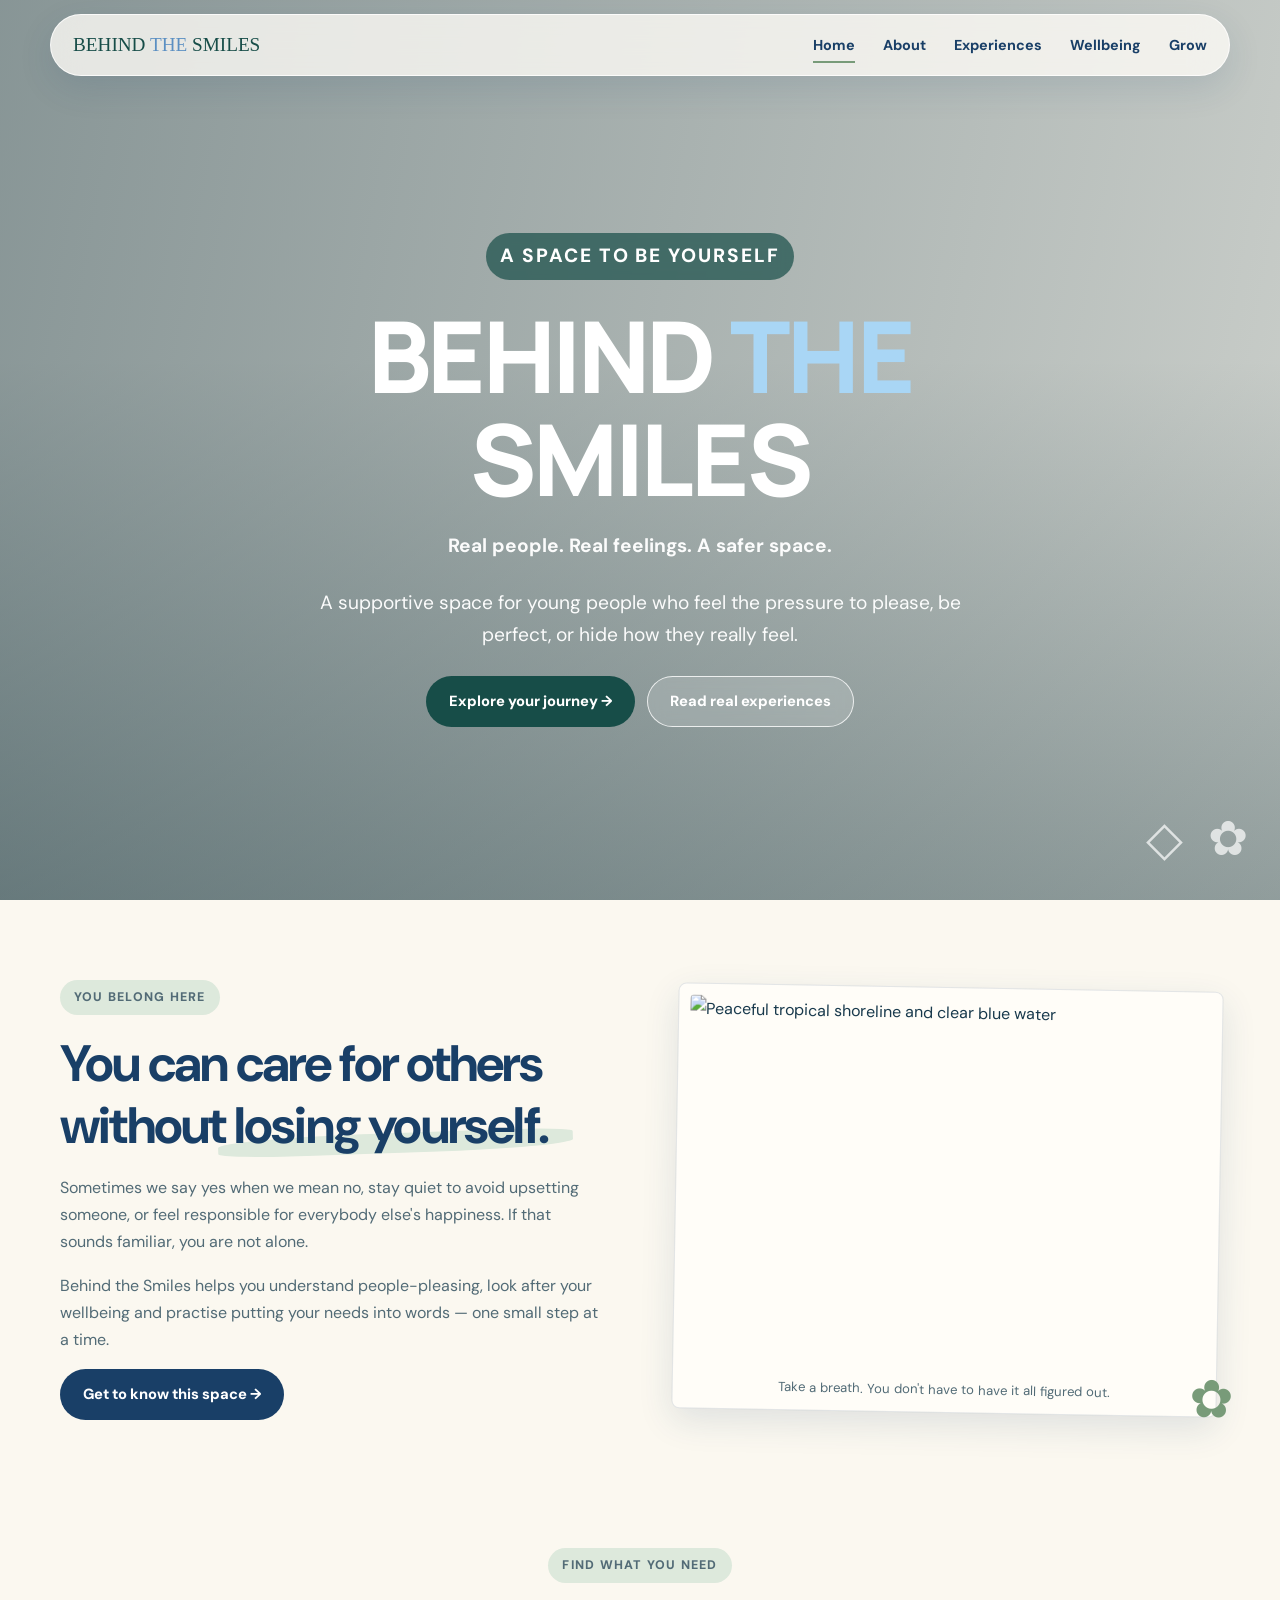
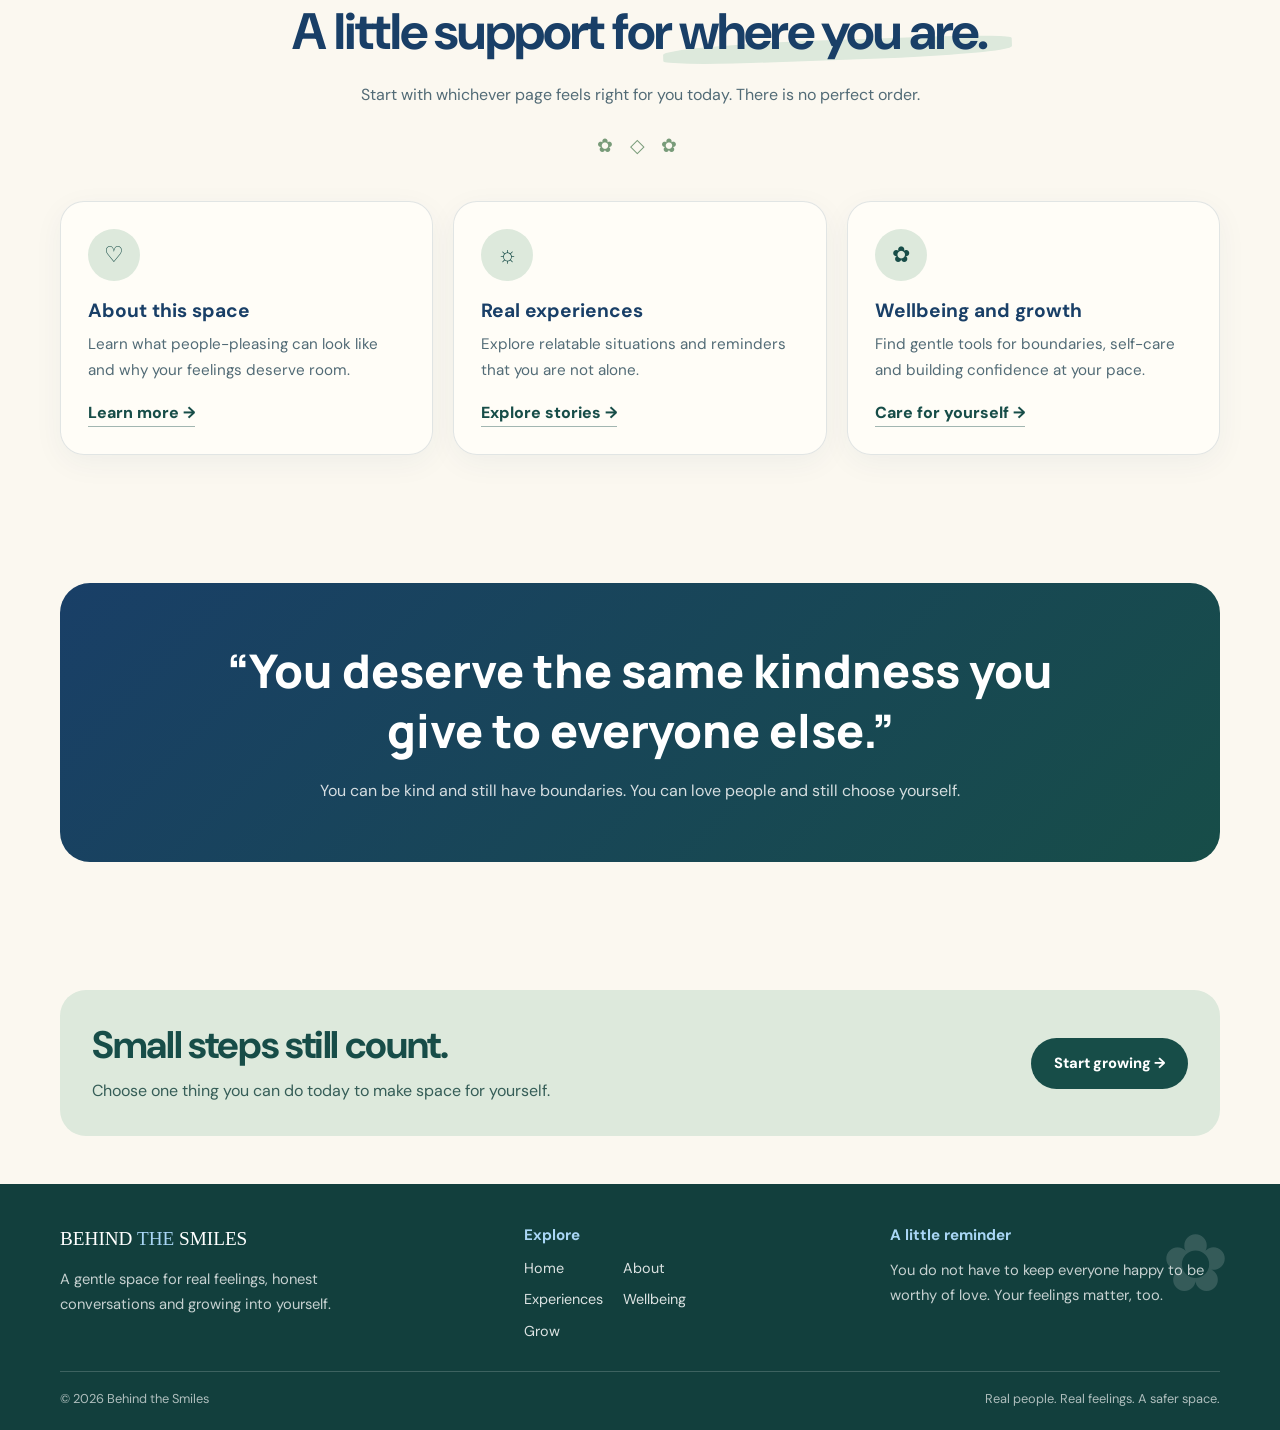
==== index.html @ 1d387e1d "added java script" ====
<!DOCTYPE html>
<html lang="en">
<head>
    <meta charset="UTF-8">
    <meta name="viewport" content="width=device-width, initial-scale=1.0">
    <meta name="description" content="Behind the Smiles is a supportive space for young people exploring people-pleasing, wellbeing and confidence.">
    <title>Home | Behind the Smiles</title>
    <link rel="stylesheet" href="style.css">
</head>

<script src="script.js"></script>
</body>
</html>

<body>

<header class="site-header">
    <div class="navbar">
        <a class="brand" href="index.html">
            <span class="brand-name">BEHIND <span>THE</span> SMILES</span>
        </a>
        <button class="menu-toggle" aria-label="Open navigation menu"
            aria-controls="mainNav" aria-expanded="false" type="button">☰</button>
        <nav class="nav-links" id="mainNav" aria-label="Main navigation">
            <a href="index.html" aria-current="page">Home</a>
            <a href="about.html">About</a>
            <a href="experience.html">Experiences</a>
            <a href="wellbeing.html">Wellbeing</a>
            <a href="grow.html">Grow</a>
        </nav>
    </div>
</header>

<main>
    <section class="hero">
        <div class="hero-content">
            <p class="eyebrow">A space to be yourself</p>
            <h1>BEHIND <em>THE</em><br>SMILES</h1>
            <p><strong>Real people. Real feelings. A safer space.</strong></p>
            <p>A supportive space for young people who feel the pressure to please, be perfect, or hide how they really feel.</p>
            <div class="button-row">
                <a class="button button-primary" href="about.html">Explore your journey →</a>
                <a class="button button-outline" href="experience.html">Read real experiences</a>
            </div>
        </div>
    </section>

    <section class="section">
        <div class="container split">
            <div class="split-copy">
                <p class="eyebrow">You belong here</p>
                <h2>You can care for others without <span class="brush-title">losing yourself.</span></h2>
                <p>Sometimes we say yes when we mean no, stay quiet to avoid upsetting someone, or feel responsible for everybody else's happiness. If that sounds familiar, you are not alone.</p>
                <p>Behind the Smiles helps you understand people-pleasing, look after your wellbeing and practise putting your needs into words — one small step at a time.</p>
                <a class="button button-blue" href="about.html">Get to know this space →</a>
            </div>
            <figure class="photo-frame">
                <img src="https://images.unsplash.com/photo-1507525428034-b723cf961d3e?auto=format&fit=crop&w=1000&q=85" alt="Peaceful tropical shoreline and clear blue water">
                <figcaption class="photo-caption">Take a breath. You don't have to have it all figured out.</figcaption>
            </figure>
        </div>
    </section>

    <section class="section section-sm">
        <div class="container">
            <div class="section-heading">
                <p class="eyebrow">Find what you need</p>
                <h2>A little support for <span class="brush-title">where you are.</span></h2>
                <p>Start with whichever page feels right for you today. There is no perfect order.</p>
                <div class="pacific-rule">✿ ◇ ✿</div>
            </div>

            <div class="card-grid">
                <article class="feature-card">
                    <div class="card-icon">♡</div>
                    <h3>About this space</h3>
                    <p>Learn what people-pleasing can look like and why your feelings deserve room.</p>
                    <a class="text-link" href="about.html">Learn more →</a>
                </article>
                <article class="feature-card">
                    <div class="card-icon">☼</div>
                    <h3>Real experiences</h3>
                    <p>Explore relatable situations and reminders that you are not alone.</p>
                    <a class="text-link" href="experience.html">Explore stories →</a>
                </article>
                <article class="feature-card">
                    <div class="card-icon">✿</div>
                    <h3>Wellbeing and growth</h3>
                    <p>Find gentle tools for boundaries, self-care and building confidence at your pace.</p>
                    <a class="text-link" href="wellbeing.html">Care for yourself →</a>
                </article>
            </div>
        </div>
    </section>

    <section class="section">
        <div class="container quote-panel">
            <blockquote>“You deserve the same kindness you give to everyone else.”</blockquote>
            <p>You can be kind and still have boundaries. You can love people and still choose yourself.</p>
        </div>
    </section>

    <section class="section-sm">
        <div class="container cta-band">
            <div>
                <h2>Small steps still count.</h2>
                <p>Choose one thing you can do today to make space for yourself.</p>
            </div>
            <a class="button button-primary" href="grow.html">Start growing →</a>
        </div>
    </section>
</main>

<footer class="site-footer">
    <div class="container">
        <div class="footer-content">
            <div class="footer-brand">
                <a class="brand" href="index.html"><span class="brand-name">BEHIND <span>THE</span> SMILES</span></a>
                <p>A gentle space for real feelings, honest conversations and growing into yourself.</p>
            </div>
            <div>
                <h3>Explore</h3>
                <nav class="footer-links" aria-label="Footer navigation">
                    <a href="index.html">Home</a><a href="about.html">About</a>
                    <a href="experience.html">Experiences</a><a href="wellbeing.html">Wellbeing</a>
                    <a href="grow.html">Grow</a>
                </nav>
            </div>
            <div>
                <h3>A little reminder</h3>
                <p class="footer-note">You do not have to keep everyone happy to be worthy of love. Your feelings matter, too.</p>
            </div>
        </div>
        <div class="footer-bottom">
            <p>© 2026 Behind the Smiles</p>
            <p>Real people. Real feelings. A safer space.</p>
        </div>
    </div>
</footer>

<script src="script.js"></script>
</body>
</html>
---- style.css ----
@import url('https://fonts.googleapis.com/css2?family=DM+Sans:wght@400;500;600;700&family=Manrope:wght@400;500;600;700;800&family=Permanent+Marker&display=swap');

:root {
    --navy: #193F67;
    --blue: #5B8FC2;
    --sky: #A9D6F5;
    --sage: #789B79;
    --deep-green: #174D48;
    --mint: #DDE9DC;
    --cream: #FBF8F0;
    --white: #FFFFFF;
    --text: #18394C;
    --muted: #526B76;
    --shadow: 0 12px 35px rgba(25, 63, 103, 0.12);
}

* {
    box-sizing: border-box;
    margin: 0;
    padding: 0;
}

html {
    scroll-behavior: smooth;
    scroll-padding-top: 100px;
}

body {
    background: var(--cream);
    color: var(--text);
    font-family: 'DM Sans', sans-serif;
    line-height: 1.7;
}

img {
    display: block;
    max-width: 100%;
}

a {
    color: inherit;
}

.container {
    width: min(1160px, calc(100% - 40px));
    margin: 0 auto;
}

.site-header {
    position: fixed;
    top: 14px;
    left: 0;
    right: 0;
    z-index: 1000;
    padding: 0 20px;
}

.navbar {
    width: min(1180px, 100%);
    margin: auto;
    padding: 12px 22px;
    display: flex;
    align-items: center;
    justify-content: space-between;
    gap: 20px;
    background: rgba(255, 253, 248, 0.78);
    border: 1px solid rgba(255, 255, 255, 0.8);
    border-radius: 50px;
    backdrop-filter: blur(18px);
    -webkit-backdrop-filter: blur(18px);
    box-shadow: var(--shadow);
}

.brand {
    text-decoration: none;
    white-space: nowrap;
}

.brand-name {
    color: var(--deep-green);
    font-family: 'Permanent Marker', cursive;
    font-size: 1.2rem;
    line-height: 1.3;
}

.brand-name span {
    color: var(--blue);
}

.nav-links {
    display: flex;
    align-items: center;
    gap: clamp(12px, 2.3vw, 28px);
}

.nav-links a {
    color: var(--navy);
    text-decoration: none;
    font-size: 0.9rem;
    font-weight: 700;
    padding: 6px 0;
    position: relative;
}

.nav-links a::after {
    content: "";
    position: absolute;
    bottom: 0;
    left: 0;
    right: 100%;
    height: 2px;
    background: var(--sage);
    transition: right 0.2s ease;
}

.nav-links a:hover::after,
.nav-links a[aria-current="page"]::after {
    right: 0;
}

.menu-toggle {
    display: none;
    width: 44px;
    height: 44px;
    border: none;
    border-radius: 50%;
    background: var(--deep-green);
    color: white;
    font-size: 1.4rem;
    cursor: pointer;
}


h1, h2, h3 {
    line-height: 1.2;
    color: var(--navy);
}

h1, h2 {
    letter-spacing: -0.035em;
}

p {
    margin-bottom: 16px;
}

.eyebrow {
    display: inline-block;
    margin-bottom: 18px;
    padding: 7px 14px;
    border-radius: 30px;
    background: var(--mint);
    color: var(--deep-green);
    font-size: 0.78rem;
    font-weight: 800;
    letter-spacing: 0.1em;
    text-transform: uppercase;
}

.brush-title {
    position: relative;
    z-index: 1;
    display: inline-block;
}

.brush-title::before {
    content: "";
    position: absolute;
    z-index: -1;
    left: -5%;
    right: -8%;
    bottom: 3px;
    height: 32%;
    background: var(--mint);
    border-radius: 45% 20% 40% 25%;
    transform: rotate(-2deg);
}

.section {
    padding: 80px 0;
}

.section-sm {
    padding: 48px 0;
}

.section-heading {
    max-width: 720px;
    margin: 0 auto 38px;
    text-align: center;
}

.section-heading h2,
.split-copy h2 {
    font-size: clamp(2rem, 4vw, 3.4rem);
    margin-bottom: 18px;
}

.section-heading p,
.muted,
.split-copy p {
    color: var(--muted);
}

.pacific-rule {
    margin: 22px auto;
    color: var(--sage);
    text-align: center;
    letter-spacing: 0.3em;
    font-size: 1.2rem;
}



.button-row {
    display: flex;
    justify-content: center;
    flex-wrap: wrap;
    gap: 12px;
}

.button {
    display: inline-flex;
    justify-content: center;
    align-items: center;
    gap: 8px;
    padding: 12px 22px;
    border-radius: 40px;
    border: 1px solid transparent;
    text-decoration: none;
    font-weight: 800;
    font-size: 0.92rem;
    transition: transform 0.2s ease, box-shadow 0.2s ease;
}

.button:hover {
    transform: translateY(-2px);
    box-shadow: var(--shadow);
}

.button-primary {
    background: var(--deep-green);
    color: white;
}

.button-blue {
    background: var(--navy);
    color: white;
}

.button-light {
    background: var(--cream);
    color: var(--deep-green);
}

.button-outline {
    color: white;
    border-color: rgba(255, 255, 255, 0.8);
    background: rgba(255, 255, 255, 0.15);
    backdrop-filter: blur(8px);
}



.hero {
    min-height: min(900px, 100svh);
    display: grid;
    place-items: center;
    position: relative;
    overflow: hidden;
    padding: 150px 20px 90px;
    text-align: center;
    color: white;
    background:
        linear-gradient(100deg, rgba(10, 42, 52, 0.48), rgba(10, 42, 52, 0.20)),
        linear-gradient(0deg, rgba(10, 42, 49, 0.3), transparent 60%),
        url("https://images.unsplash.com/photo-1510414842594-a61c69b5ae57?auto=format&fit=crop&w=2200&q=85")
        center 55% / cover no-repeat;
}

.hero::after {
    content: "◇ ✿";
    position: absolute;
    right: 25px;
    bottom: 20px;
    color: rgba(255, 255, 255, 0.7);
    font-size: 3rem;
    letter-spacing: 0.15em;
}

.hero-content {
    max-width: 850px;
    position: relative;
    z-index: 1;
}

.hero h1 {
    color: white;
    font-family: 'Manrope', sans-serif;
    font-size: clamp(2.8rem, 8vw, 6.2rem);
    font-weight: 800;
    line-height: 1.04;
    margin-bottom: 20px;
}

.hero h1 em {
    color: var(--sky);
    font-style: normal;
}

.hero p {
    max-width: 670px;
    margin: 0 auto 24px;
    color: rgba(255, 255, 255, 0.96);
    font-size: clamp(1rem, 2vw, 1.2rem);
}

.hero .eyebrow {
    color: white;
    background: rgba(23, 77, 72, 0.7);
    backdrop-filter: blur(8px);
}



.page-hero {
    position: relative;
    overflow: hidden;
    padding: 165px 0 70px;
    background: linear-gradient(130deg, rgba(169, 214, 245, 0.7), rgba(221, 233, 220, 0.9));
}

.page-hero::after {
    content: "✿";
    position: absolute;
    top: 110px;
    right: 6%;
    font-size: 7rem;
    color: rgba(23, 77, 72, 0.14);
    transform: rotate(15deg);
}

.page-intro {
    max-width: 780px;
    position: relative;
    z-index: 1;
}

.page-intro h1 {
    font-size: clamp(2.6rem, 6vw, 4.7rem);
    margin-bottom: 18px;
}

.page-intro p {
    color: var(--muted);
    font-size: 1.08rem;
    max-width: 670px;
}


.split {
    display: grid;
    grid-template-columns: 1fr 1fr;
    align-items: center;
    gap: clamp(30px, 6vw, 70px);
}

.photo-frame {
    padding: 11px;
    background: #fffdf8;
    border: 1px solid rgba(25, 63, 103, 0.12);
    border-radius: 8px;
    box-shadow: var(--shadow);
    transform: rotate(1deg);
    position: relative;
}

.photo-frame img {
    width: 100%;
    height: 370px;
    object-fit: cover;
    border-radius: 4px;
}

.photo-frame::after {
    content: "✿";
    position: absolute;
    right: -18px;
    bottom: -28px;
    color: var(--sage);
    font-size: 3.3rem;
}

.photo-caption {
    color: var(--muted);
    text-align: center;
    font-size: 0.82rem;
    margin: 10px 0 0;
}



.card-grid {
    display: grid;
    grid-template-columns: repeat(3, minmax(0, 1fr));
    gap: 20px;
}

.feature-card {
    padding: 27px;
    background: rgba(255, 253, 248, 0.9);
    border: 1px solid rgba(25, 63, 103, 0.13);
    border-radius: 24px;
    box-shadow: 0 8px 30px rgba(25, 63, 103, 0.05);
    transition: transform 0.2s ease, box-shadow 0.2s ease;
}

.feature-card:hover {
    transform: translateY(-5px);
    box-shadow: var(--shadow);
}

.card-icon {
    width: 52px;
    height: 52px;
    display: grid;
    place-items: center;
    margin-bottom: 18px;
    border-radius: 50%;
    background: var(--mint);
    color: var(--deep-green);
    font-size: 1.4rem;
}

.feature-card h3 {
    margin-bottom: 10px;
    font-size: 1.2rem;
}

.feature-card p {
    color: var(--muted);
    font-size: 0.95rem;
}

.text-link {
    color: var(--deep-green);
    font-weight: 800;
    text-decoration: none;
    border-bottom: 1px solid rgba(23, 77, 72, 0.4);
    padding-bottom: 3px;
}



.quote-panel {
    padding: 58px 28px;
    border-radius: 30px;
    text-align: center;
    color: white;
    background: linear-gradient(135deg, var(--navy), var(--deep-green));
}

.quote-panel blockquote {
    max-width: 850px;
    margin: 0 auto 16px;
    color: white;
    font-family: 'Manrope', sans-serif;
    font-size: clamp(1.7rem, 4vw, 2.9rem);
    font-weight: 800;
    line-height: 1.3;
}

.quote-panel p {
    color: rgba(255, 255, 255, 0.82);
    margin-bottom: 0;
}

.cta-band {
    display: flex;
    justify-content: space-between;
    align-items: center;
    gap: 24px;
    padding: 32px;
    border-radius: 26px;
    background: var(--mint);
}

.cta-band h2 {
    color: var(--deep-green);
    font-size: clamp(1.6rem, 3vw, 2.4rem);
    margin-bottom: 8px;
}

.cta-band p {
    margin-bottom: 0;
    color: #355d57;
}


.page-layout {
    display: grid;
    grid-template-columns: 1fr 1fr;
    align-items: center;
    gap: 50px;
}

.pill-list {
    display: flex;
    flex-wrap: wrap;
    gap: 10px;
    margin: 24px 0;
}

.pill {
    padding: 8px 13px;
    border-radius: 30px;
    background: var(--mint);
    color: var(--deep-green);
    font-size: 0.85rem;
    font-weight: 700;
}

.note {
    padding: 18px 20px;
    border-left: 4px solid var(--sage);
    border-radius: 0 14px 14px 0;
    background: rgba(221, 233, 220, 0.7);
    color: var(--deep-green);
}

.story-card {
    display: grid;
    grid-template-columns: 150px 1fr;
    align-items: center;
    gap: 22px;
    padding: 19px;
    margin-bottom: 18px;
    border: 1px solid var(--line, rgba(25, 63, 103, 0.14));
    border-radius: 22px;
    background: #fffdf8;
}

.story-card img {
    width: 150px;
    height: 150px;
    object-fit: cover;
    border-radius: 14px;
}

.story-card h3 {
    margin-bottom: 8px;
}

.story-card p {
    margin-bottom: 0;
    color: var(--muted);
    font-size: 0.95rem;
}

.steps {
    counter-reset: step;
    display: grid;
    grid-template-columns: repeat(3, minmax(0, 1fr));
    gap: 18px;
}

.step-card {
    padding: 25px;
    border: 1px solid rgba(25, 63, 103, 0.13);
    border-radius: 22px;
    background: #fffdf8;
}

.step-card::before {
    counter-increment: step;
    content: "0" counter(step);
    display: block;
    margin-bottom: 12px;
    color: var(--sage);
    font-size: 1.5rem;
    font-weight: 800;
}

.step-card h3 {
    margin-bottom: 8px;
}

.step-card p {
    color: var(--muted);
    font-size: 0.95rem;
    margin-bottom: 0;
}

.resource-list {
    display: grid;
    grid-template-columns: repeat(2, minmax(0, 1fr));
    gap: 16px;
}

.resource {
    padding: 22px;
    border: 1px solid rgba(25, 63, 103, 0.13);
    border-radius: 20px;
    background: #fffdf8;
}

.resource h3 {
    margin-bottom: 8px;
}

.resource p {
    color: var(--muted);
    margin-bottom: 0;
}

.resource a {
    color: var(--deep-green);
    font-weight: 800;
}


.site-footer {
    position: relative;
    overflow: hidden;
    padding: 42px 0 20px;
    background: #123f3d;
    color: white;
}

.site-footer::after {
    content: "✿";
    position: absolute;
    top: 12px;
    right: 4%;
    color: rgba(255, 255, 255, 0.15);
    font-size: 5rem;
}

.footer-content {
    display: grid;
    grid-template-columns: 1.3fr 1fr 1fr;
    gap: 35px;
    padding-bottom: 28px;
}

.footer-brand .brand-name {
    color: white;
}

.footer-brand .brand-name span {
    color: var(--sky);
}

.footer-brand p,
.footer-note {
    max-width: 340px;
    margin-top: 14px;
    color: rgba(255, 255, 255, 0.76);
    font-size: 0.92rem;
}

.site-footer h3 {
    margin-bottom: 12px;
    color: var(--sky);
    font-size: 0.95rem;
}

.footer-links {
    display: grid;
    grid-template-columns: repeat(2, max-content);
    gap: 7px 20px;
}

.footer-links a {
    color: rgba(255, 255, 255, 0.85);
    text-decoration: none;
    font-size: 0.9rem;
}

.footer-links a:hover {
    text-decoration: underline;
}

.footer-bottom {
    display: flex;
    justify-content: space-between;
    gap: 16px;
    padding-top: 16px;
    border-top: 1px solid rgba(255, 255, 255, 0.18);
    color: rgba(255, 255, 255, 0.66);
    font-size: 0.8rem;
}

.footer-bottom p {
    margin: 0;
}



@media (max-width: 850px) {
    .site-header {
        top: 10px;
        padding: 0 12px;
    }

    .navbar {
        padding: 9px 12px 9px 18px;
    }

    .menu-toggle {
        display: grid;
        place-items: center;
        flex-shrink: 0;
    }

    .nav-links {
        display: none;
        position: absolute;
        top: calc(100% + 10px);
        left: 12px;
        right: 12px;
        flex-direction: column;
        align-items: stretch;
        gap: 2px;
        padding: 14px;
        border: 1px solid white;
        border-radius: 22px;
        background: rgba(255, 253, 248, 0.97);
        box-shadow: var(--shadow);
        backdrop-filter: blur(18px);
    }

    .nav-links.open {
        display: flex;
    }

    .nav-links a {
        padding: 12px;
        border-radius: 12px;
    }

    .nav-links a:hover,
    .nav-links a[aria-current="page"] {
        background: var(--mint);
    }

    .nav-links a::after {
        display: none;
    }

    .split,
    .page-layout {
        grid-template-columns: 1fr;
    }

    .photo-frame {
        width: 100%;
        max-width: 620px;
        margin: 0 auto;
    }

    .card-grid {
        grid-template-columns: repeat(2, minmax(0, 1fr));
    }

    .footer-content {
        grid-template-columns: 1fr 1fr;
    }

    .footer-brand {
        grid-column: 1 / -1;
    }
}


@media (max-width: 560px) {
    .container {
        width: calc(100% - 28px);
    }

    .brand-name {
        font-size: 1rem;
    }

    .hero {
        min-height: 740px;
        padding: 140px 18px 75px;
        background-position: 58% center;
    }

    .hero h1 {
        font-size: clamp(2.7rem, 13vw, 4.2rem);
    }

    .hero p {
        font-size: 1rem;
    }

    .section {
        padding: 60px 0;
    }

    .section-sm {
        padding: 38px 0;
    }

    .card-grid,
    .steps,
    .resource-list {
        grid-template-columns: 1fr;
    }

    .feature-card {
        padding: 24px;
    }

    .photo-frame img {
        height: 275px;
    }

    .page-hero {
        padding: 142px 0 52px;
    }

    .page-hero::after {
        top: 110px;
        font-size: 4.5rem;
    }

    .story-card {
        grid-template-columns: 95px 1fr;
        gap: 13px;
        padding: 13px;
    }

    .story-card img {
        width: 95px;
        height: 120px;
    }

    .cta-band {
        align-items: flex-start;
        flex-direction: column;
        padding: 25px;
    }

    .footer-content {
        grid-template-columns: 1fr;
        gap: 23px;
    }

    .footer-brand {
        grid-column: auto;
    }

    .footer-bottom {
        flex-direction: column;
        gap: 5px;
    }
}

@media (prefers-reduced-motion: reduce) {
    html {
        scroll-behavior: auto;
    }

    *,
    *::before,
    *::after {
        transition: none !important;
    }
}
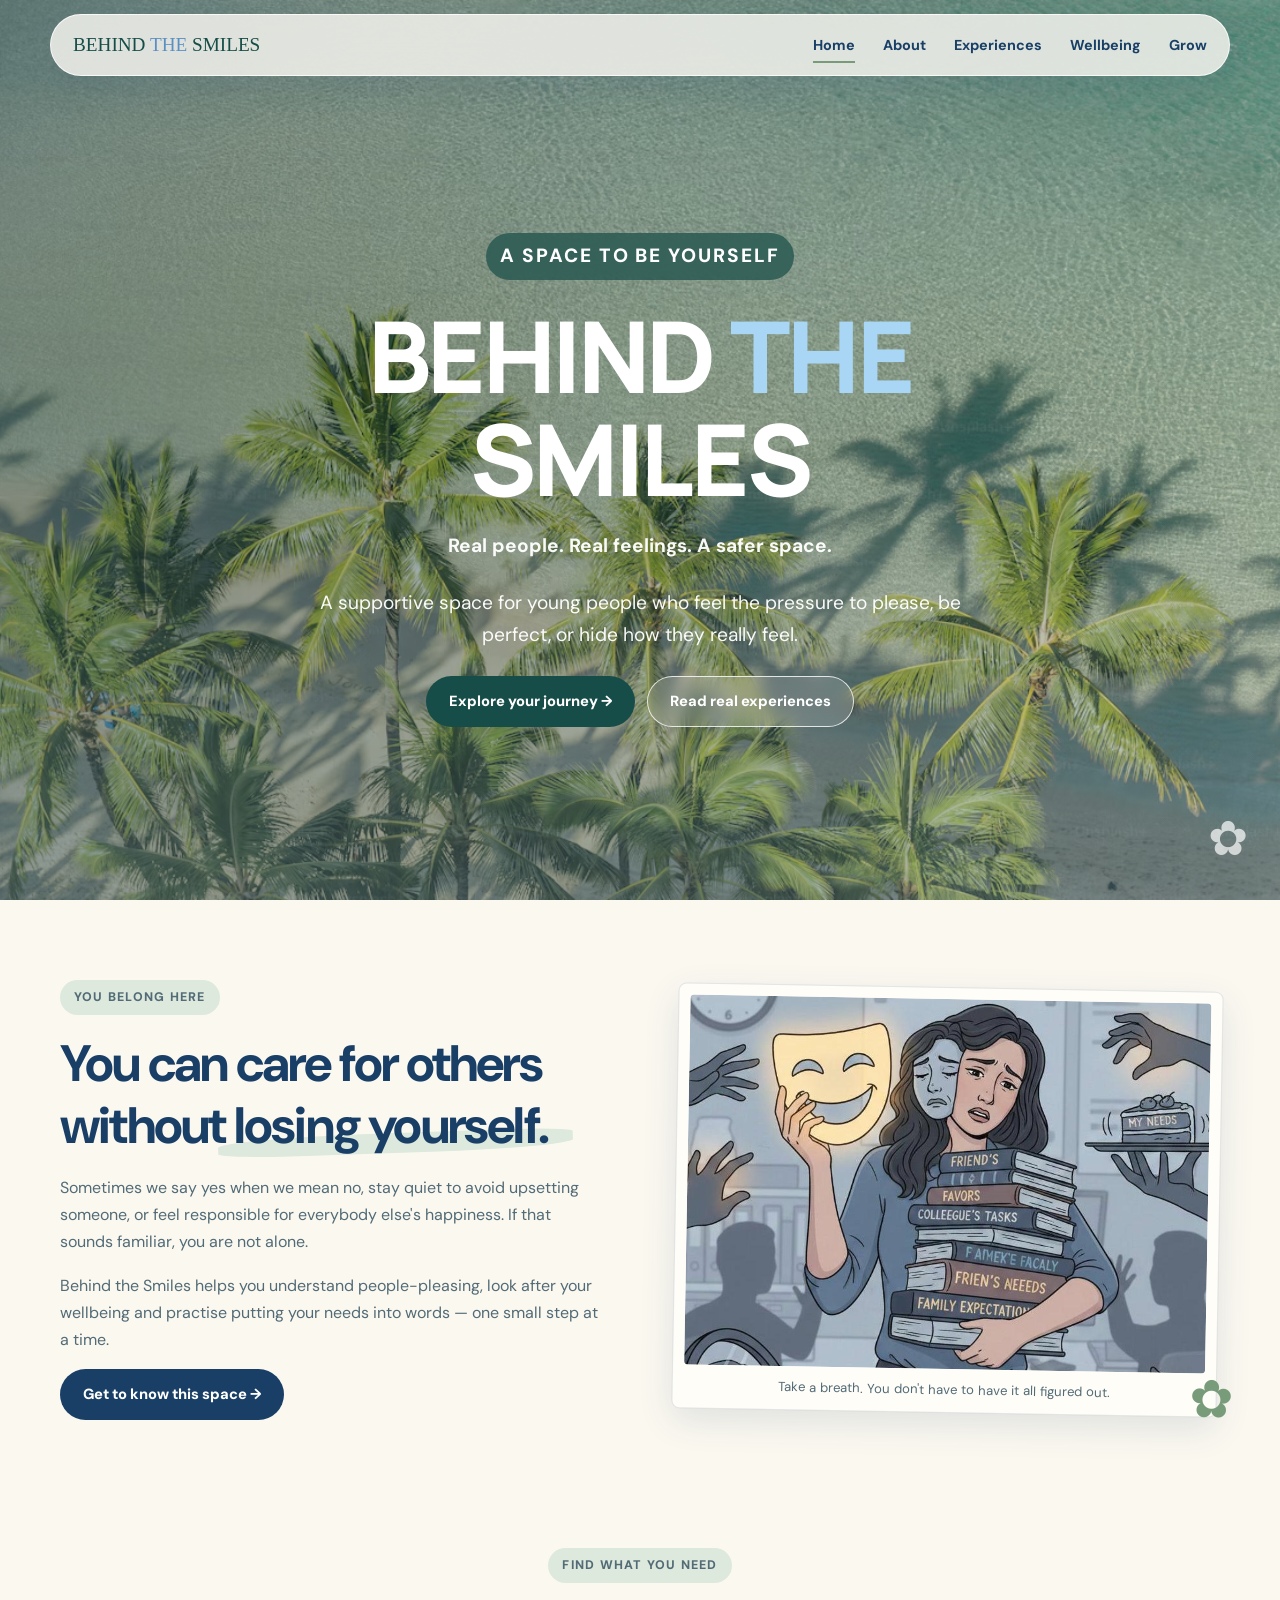
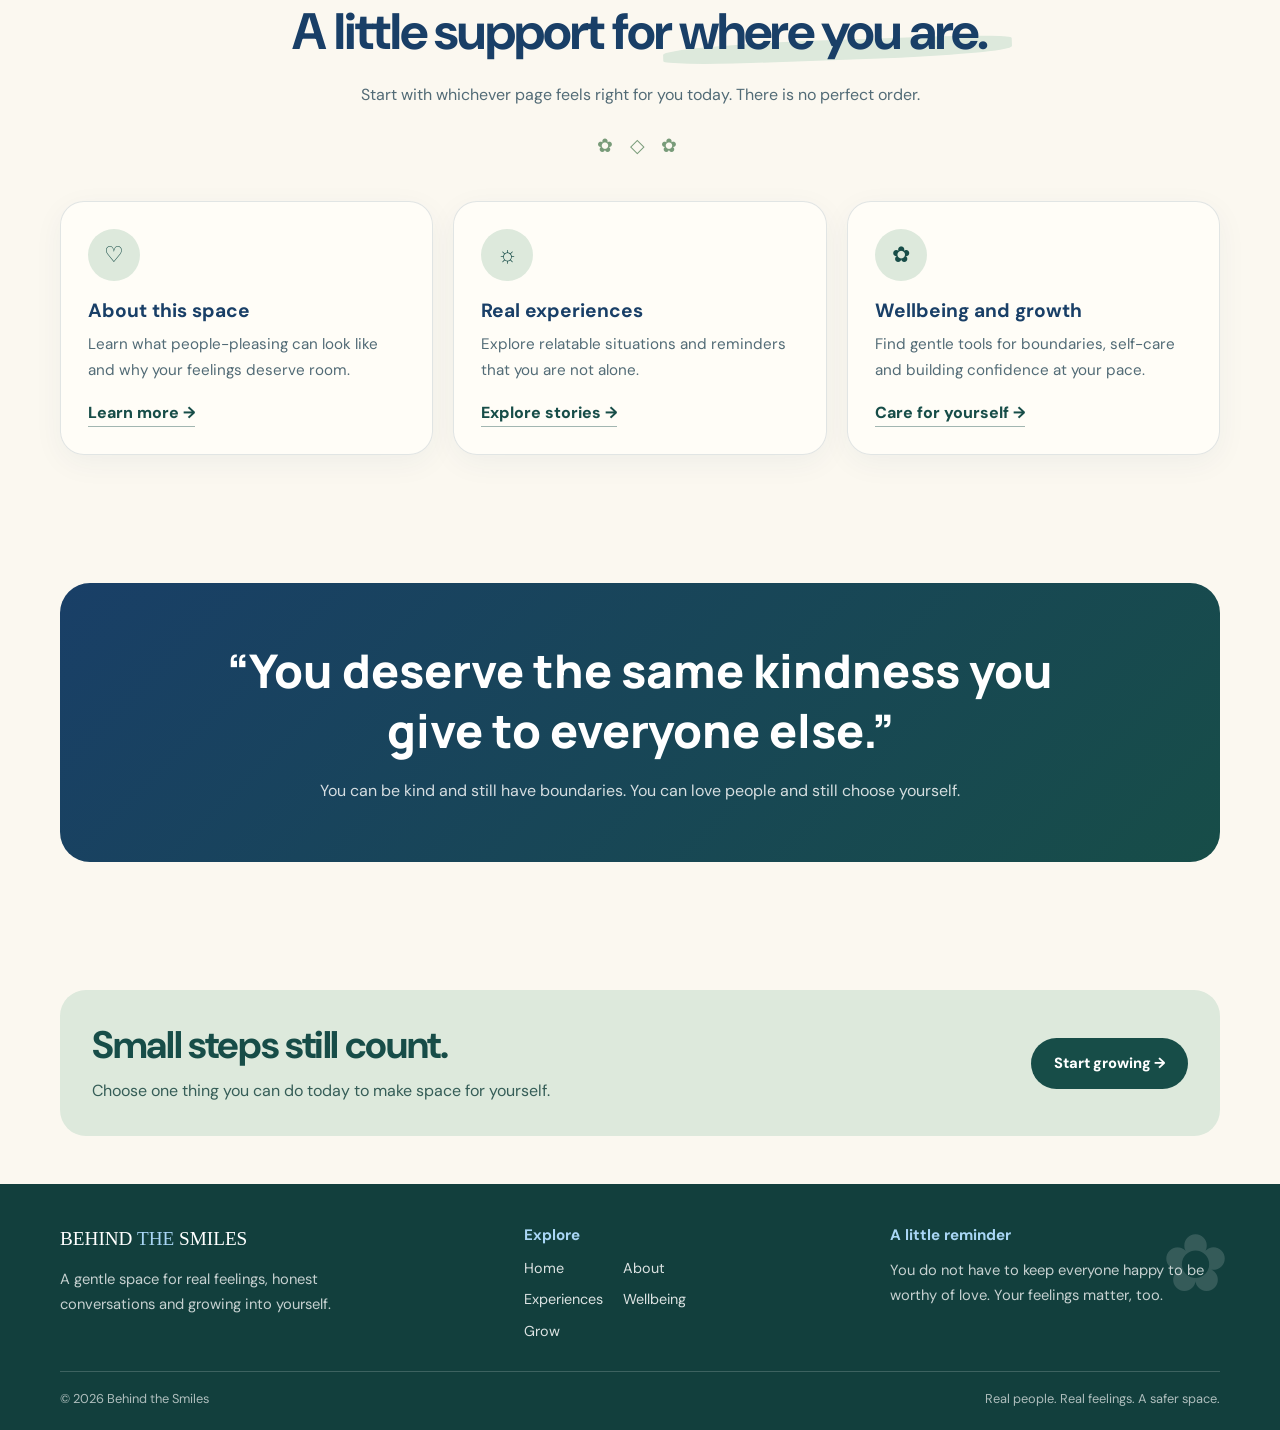
==== commit 169692a7: "changes" ====
--- a/index.html
+++ b/index.html
@@ -55,7 +55,7 @@
                 <a class="button button-blue" href="about.html">Get to know this space →</a>
             </div>
             <figure class="photo-frame">
-                <img src="https://images.unsplash.com/photo-1507525428034-b723cf961d3e?auto=format&fit=crop&w=1000&q=85" alt="Peaceful tropical shoreline and clear blue water">
+                <img src="photos/poster.jpg" alt="Peaceful tropical shoreline and clear blue water">
                 <figcaption class="photo-caption">Take a breath. You don't have to have it all figured out.</figcaption>
             </figure>
         </div>
--- a/style.css
+++ b/style.css
@@ -273,13 +273,13 @@
     color: white;
     background:
         linear-gradient(100deg, rgba(10, 42, 52, 0.48), rgba(10, 42, 52, 0.20)),
-        linear-gradient(0deg, rgba(10, 42, 49, 0.3), transparent 60%),
-        url("https://images.unsplash.com/photo-1510414842594-a61c69b5ae57?auto=format&fit=crop&w=2200&q=85")
+        linear-gradient(0deg, rgba(218, 232, 235, 0.3), transparent 60%),
+        url("photos/premium_photo-1723936846310-38f4c1cf044e.avif")
         center 55% / cover no-repeat;
 }
 
 .hero::after {
-    content: "◇ ✿";
+    content: " ✿";
     position: absolute;
     right: 25px;
     bottom: 20px;
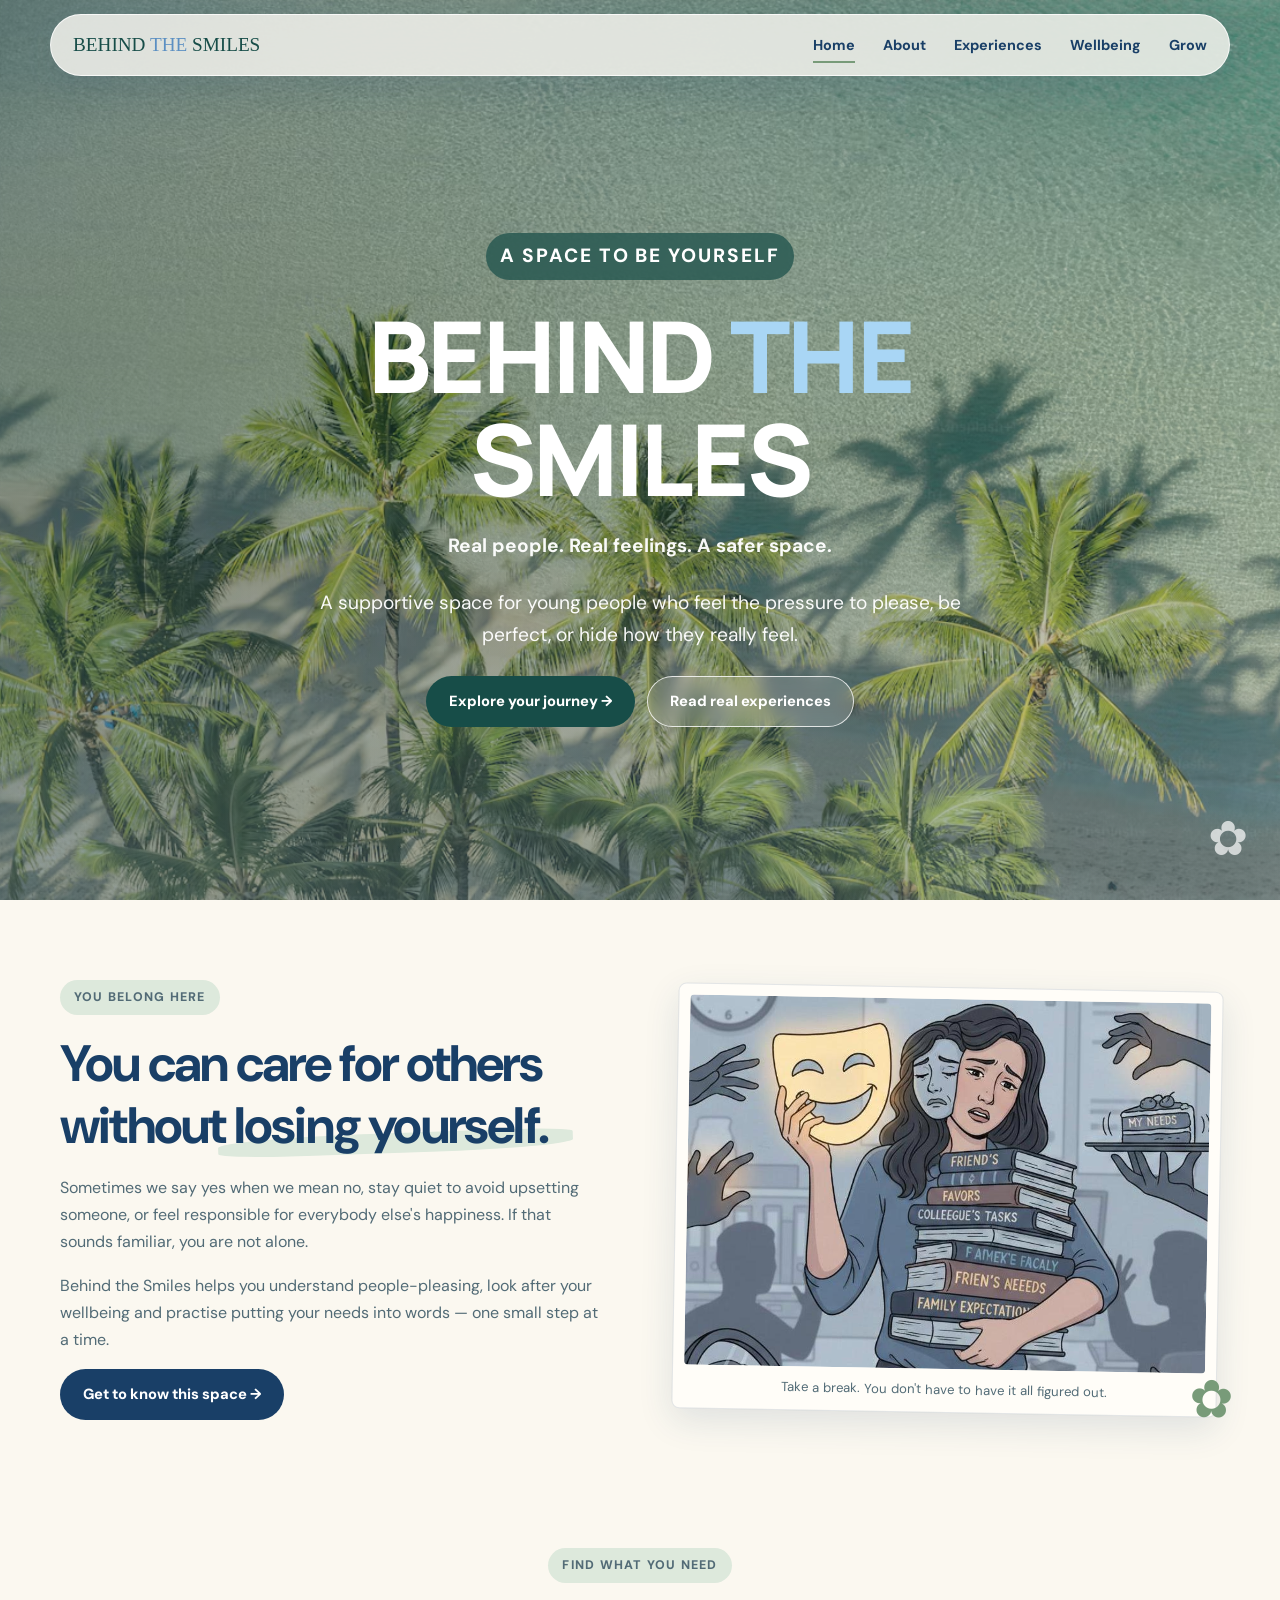
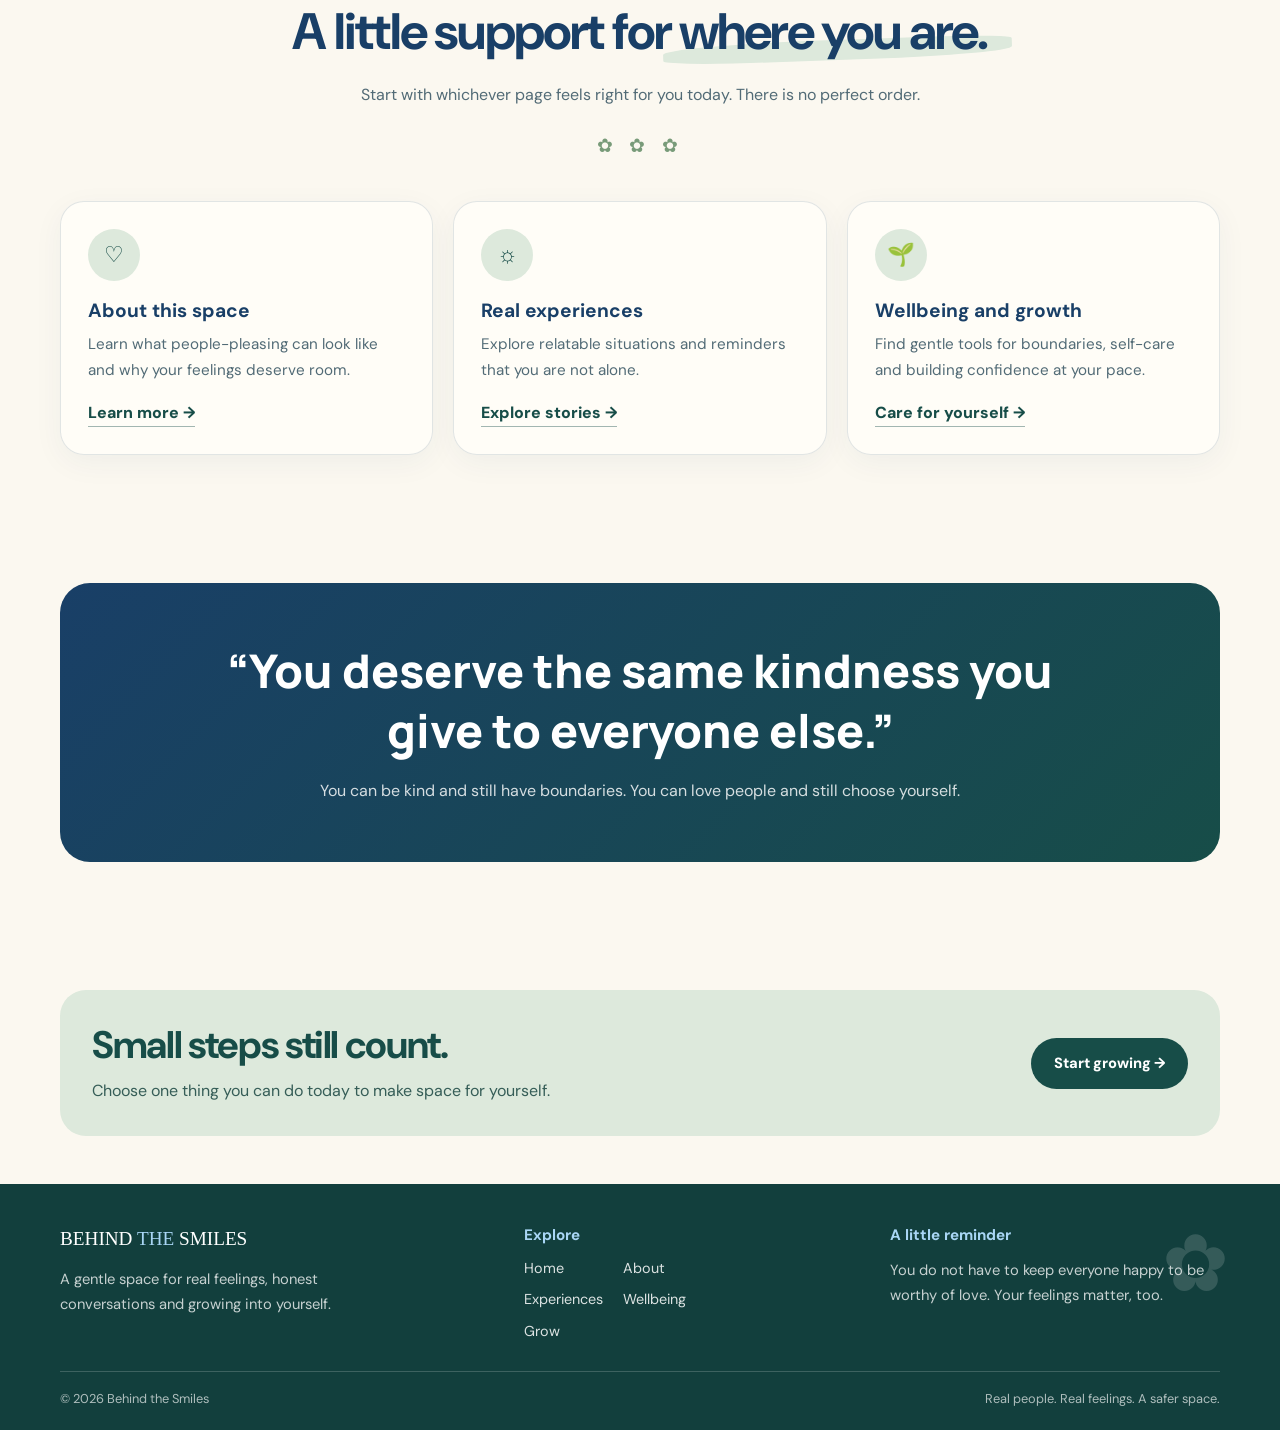
==== commit cf11f7e6: "changes" ====
--- a/index.html
+++ b/index.html
@@ -56,7 +56,7 @@
             </div>
             <figure class="photo-frame">
                 <img src="photos/poster.jpg" alt="Peaceful tropical shoreline and clear blue water">
-                <figcaption class="photo-caption">Take a breath. You don't have to have it all figured out.</figcaption>
+                <figcaption class="photo-caption">Take a break. You don't have to have it all figured out.</figcaption>
             </figure>
         </div>
     </section>
@@ -67,7 +67,7 @@
                 <p class="eyebrow">Find what you need</p>
                 <h2>A little support for <span class="brush-title">where you are.</span></h2>
                 <p>Start with whichever page feels right for you today. There is no perfect order.</p>
-                <div class="pacific-rule">✿ ◇ ✿</div>
+                <div class="pacific-rule">✿  ✿  ✿</div>
             </div>
 
             <div class="card-grid">
@@ -84,7 +84,7 @@
                     <a class="text-link" href="experience.html">Explore stories →</a>
                 </article>
                 <article class="feature-card">
-                    <div class="card-icon">✿</div>
+                    <div class="card-icon">🌱</div>
                     <h3>Wellbeing and growth</h3>
                     <p>Find gentle tools for boundaries, self-care and building confidence at your pace.</p>
                     <a class="text-link" href="wellbeing.html">Care for yourself →</a>
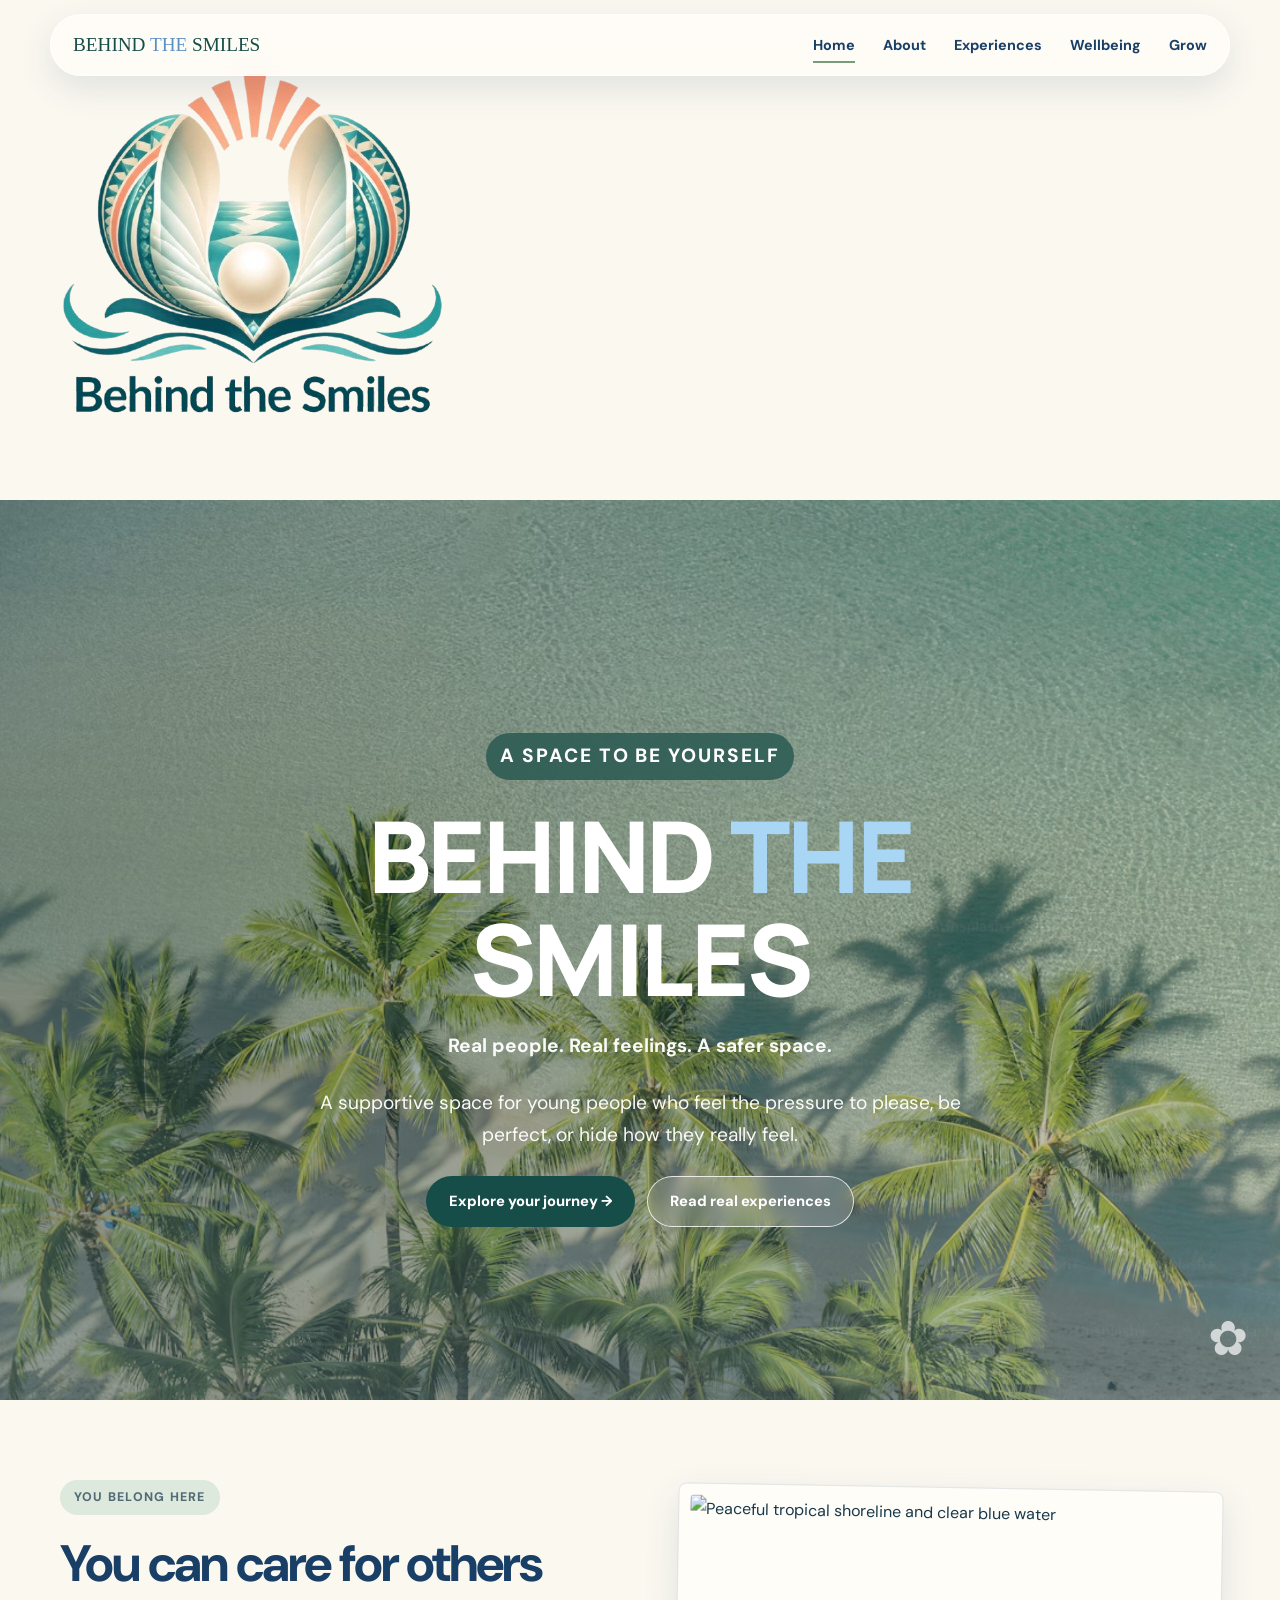
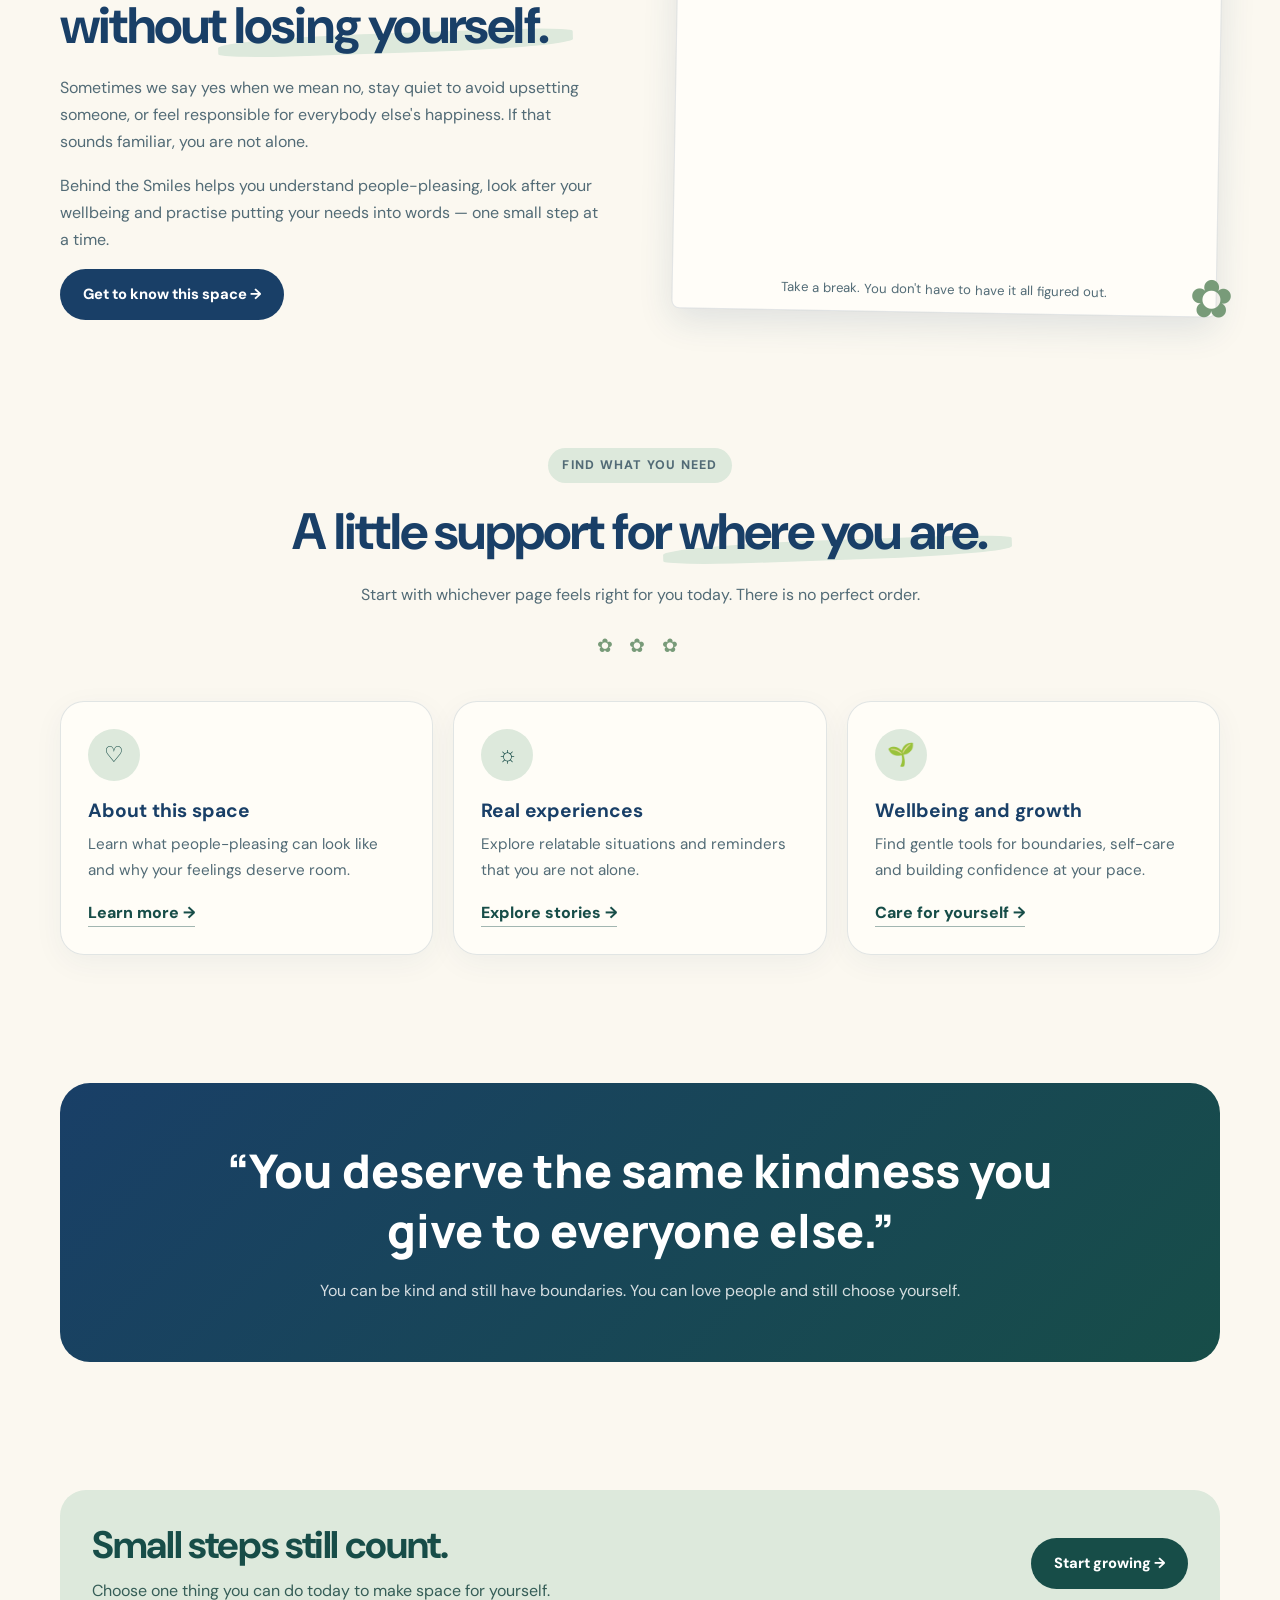
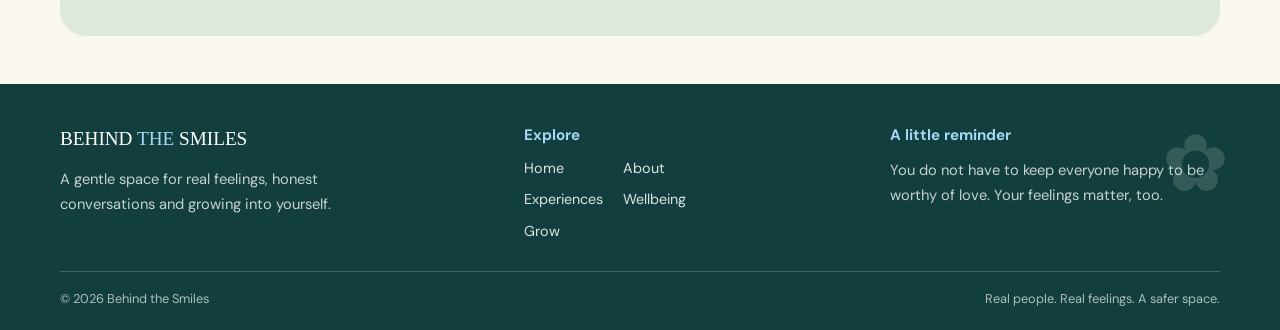
==== commit b3462966: "try to change the tittle to add my logo" ====
--- a/index.html
+++ b/index.html
@@ -4,7 +4,10 @@
     <meta charset="UTF-8">
     <meta name="viewport" content="width=device-width, initial-scale=1.0">
     <meta name="description" content="Behind the Smiles is a supportive space for young people exploring people-pleasing, wellbeing and confidence.">
-    <title>Home | Behind the Smiles</title>
+   <a href="index.html" class="brand">
+    <img src="photos/download.png" alt="Behind the Smiles">
+</a>
+
     <link rel="stylesheet" href="style.css">
 </head>
 
@@ -55,7 +58,7 @@
                 <a class="button button-blue" href="about.html">Get to know this space →</a>
             </div>
             <figure class="photo-frame">
-                <img src="photos/poster.jpg" alt="Peaceful tropical shoreline and clear blue water">
+                <img src="photos/photo-1550399504-8953e1a6ac87.avif" alt="Peaceful tropical shoreline and clear blue water">
                 <figcaption class="photo-caption">Take a break. You don't have to have it all figured out.</figcaption>
             </figure>
         </div>
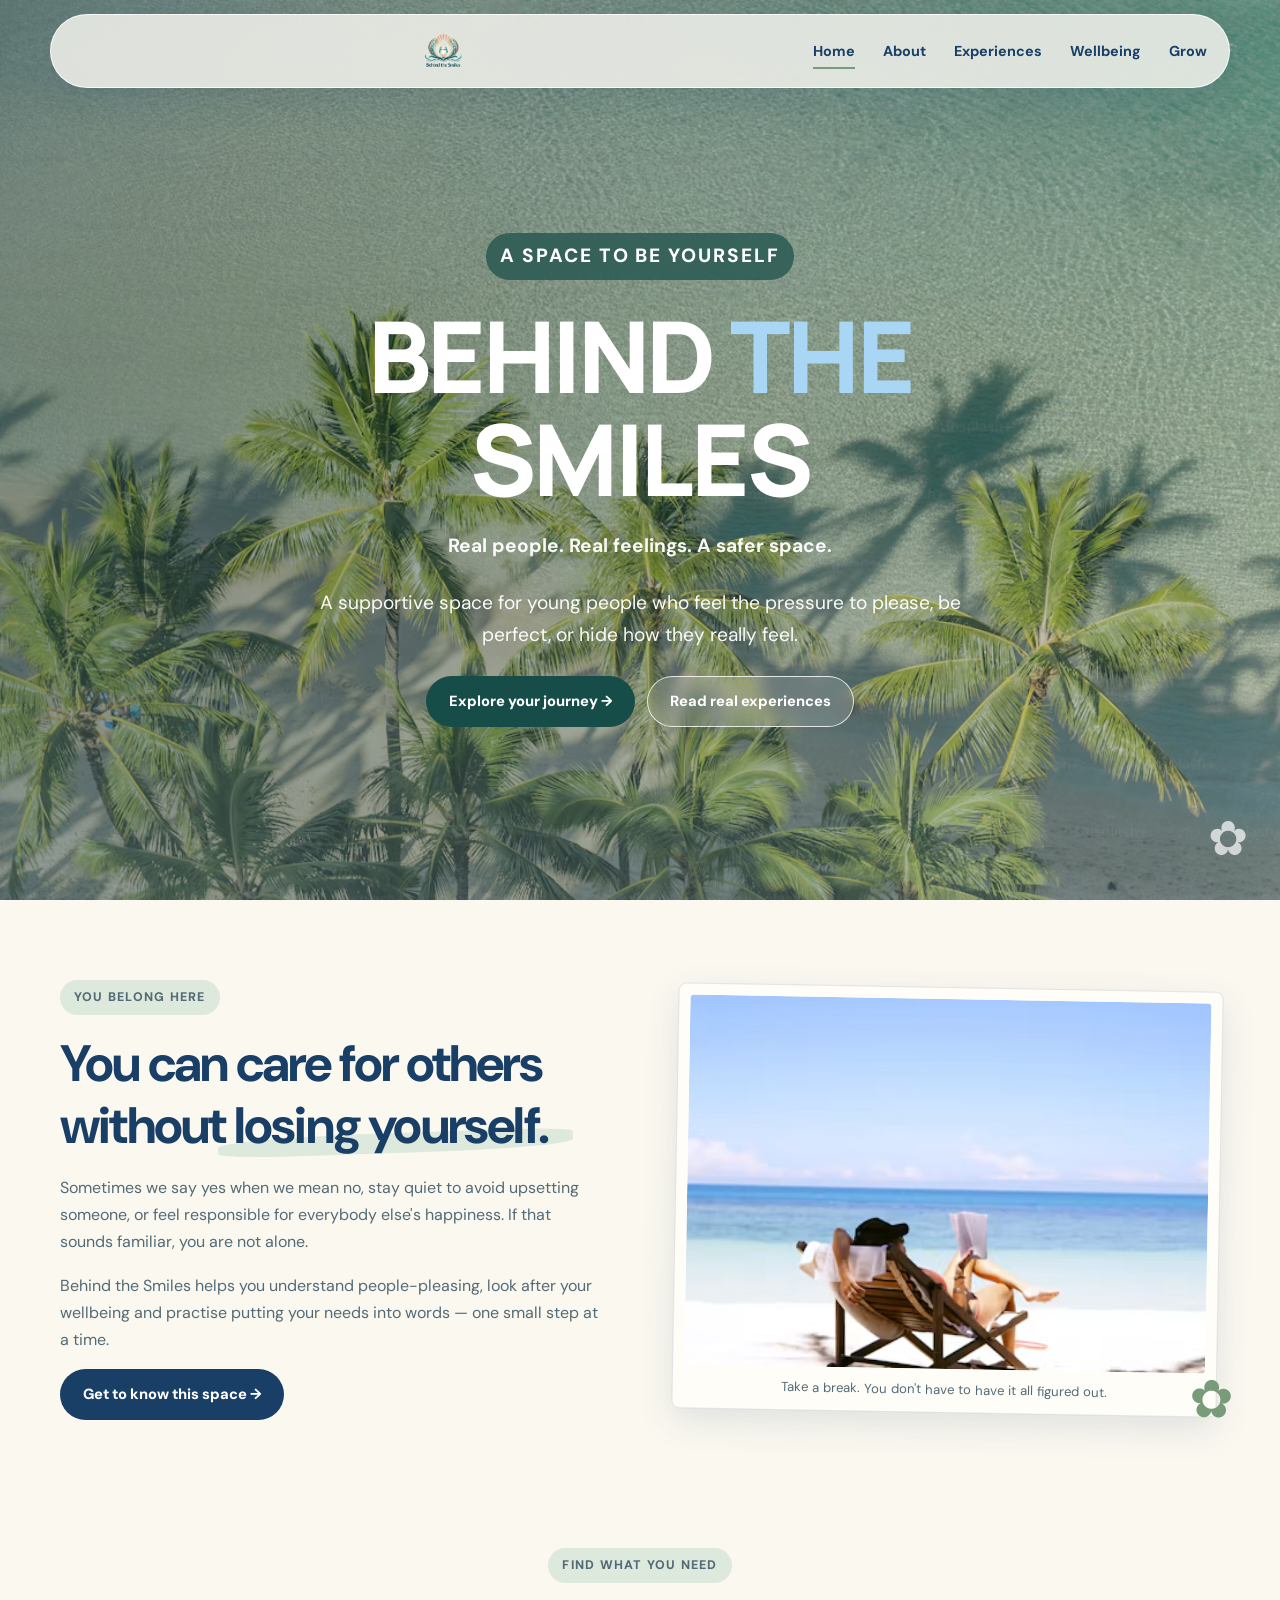
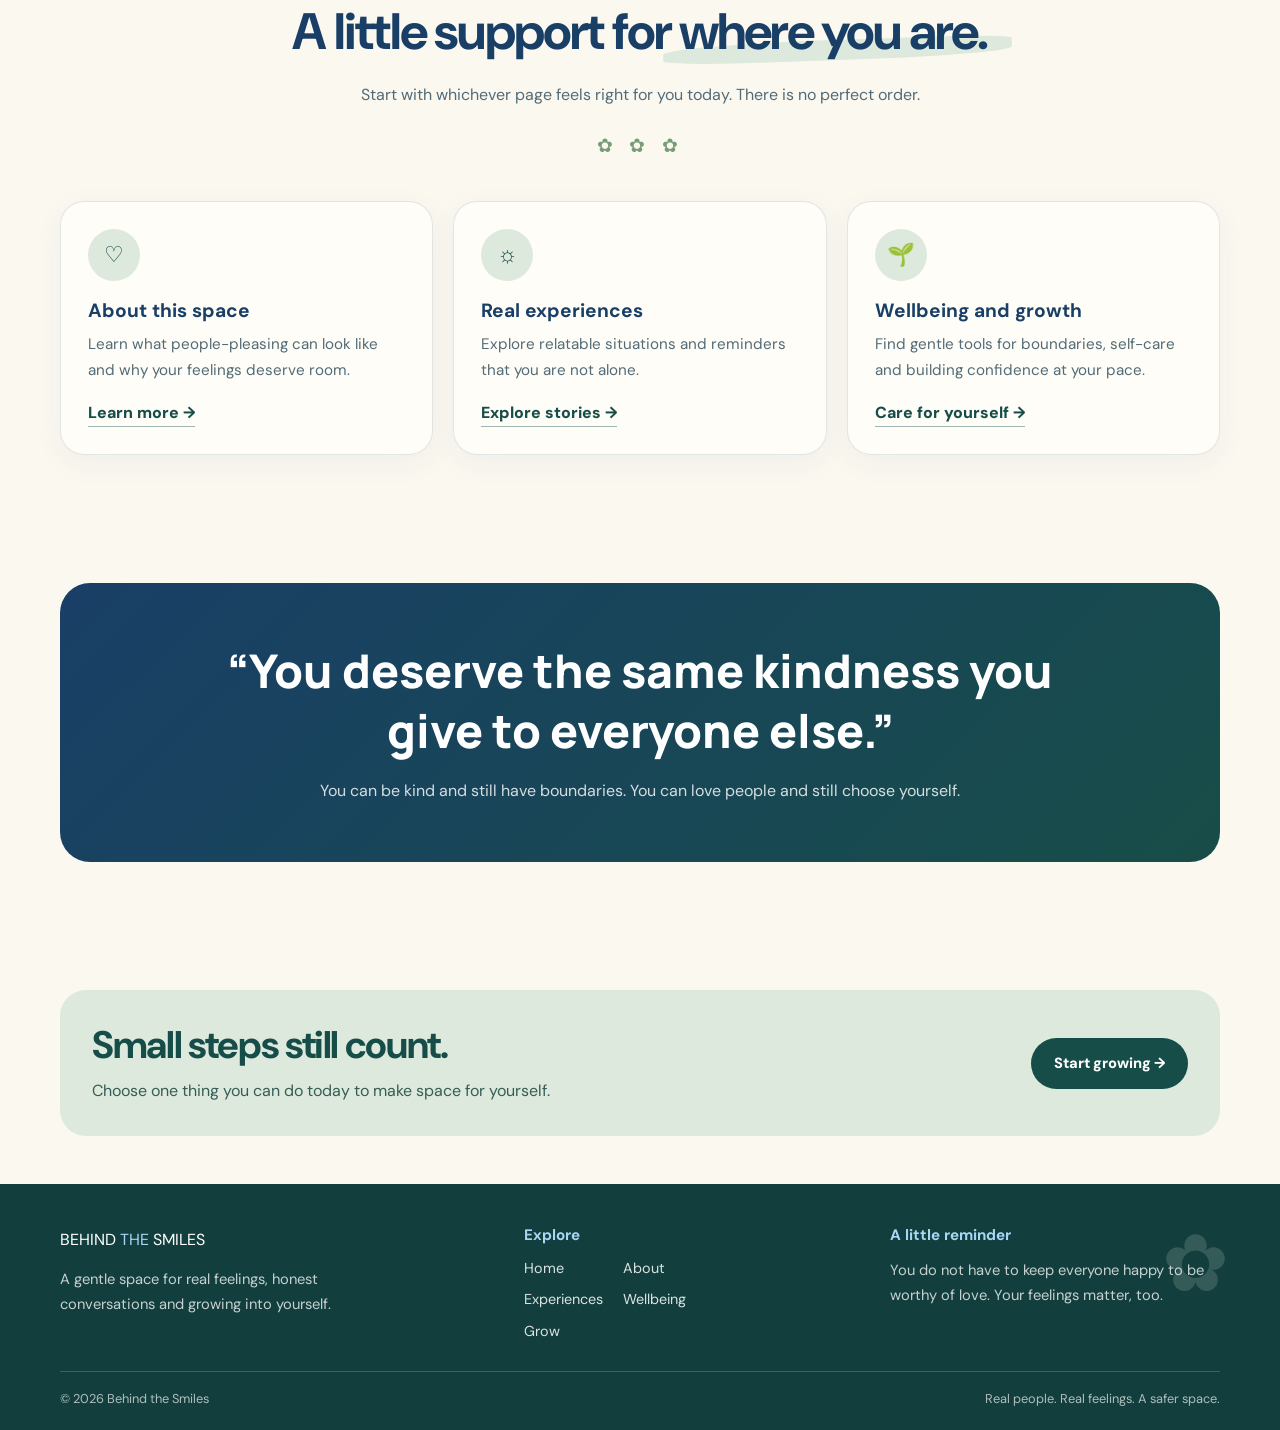
==== commit 0dc23bce: "logo added" ====
--- a/index.html
+++ b/index.html
@@ -4,8 +4,8 @@
     <meta charset="UTF-8">
     <meta name="viewport" content="width=device-width, initial-scale=1.0">
     <meta name="description" content="Behind the Smiles is a supportive space for young people exploring people-pleasing, wellbeing and confidence.">
-   <a href="index.html" class="brand">
-    <img src="photos/download.png" alt="Behind the Smiles">
+    <title> Home | Behind the Smiles</title>
+    <link rel="stylesheet" href="style.css">
 </a>
 
     <link rel="stylesheet" href="style.css">
@@ -20,7 +20,8 @@
 <header class="site-header">
     <div class="navbar">
         <a class="brand" href="index.html">
-            <span class="brand-name">BEHIND <span>THE</span> SMILES</span>
+           <a href="index.html" class="brand">
+        <img src="photos/download.png" alt="Behind the Smiles">
         </a>
         <button class="menu-toggle" aria-label="Open navigation menu"
             aria-controls="mainNav" aria-expanded="false" type="button">☰</button>
--- a/style.css
+++ b/style.css
@@ -45,6 +45,8 @@
     width: min(1160px, calc(100% - 40px));
     margin: 0 auto;
 }
+
+
 
 .site-header {
     position: fixed;
@@ -71,21 +73,23 @@
     box-shadow: var(--shadow);
 }
 
+
+
 .brand {
     text-decoration: none;
     white-space: nowrap;
-}
-
-.brand-name {
-    color: var(--deep-green);
-    font-family: 'Permanent Marker', cursive;
-    font-size: 1.2rem;
-    line-height: 1.3;
-}
-
-.brand-name span {
-    color: var(--blue);
-}
+    display: flex;
+    align-items: center;
+    flex-shrink: 0;
+}
+
+.brand img {
+    width: 75px;
+    height: 48px;
+    object-fit: contain;
+    display: block;
+}
+
 
 .nav-links {
     display: flex;
@@ -129,6 +133,7 @@
     font-size: 1.4rem;
     cursor: pointer;
 }
+
 
 
 h1, h2, h3 {
@@ -209,7 +214,6 @@
     letter-spacing: 0.3em;
     font-size: 1.2rem;
 }
-
 
 
 .button-row {
@@ -358,6 +362,7 @@
 }
 
 
+
 .split {
     display: grid;
     grid-template-columns: 1fr 1fr;
@@ -475,6 +480,8 @@
     margin-bottom: 0;
 }
 
+
+
 .cta-band {
     display: flex;
     justify-content: space-between;
@@ -497,6 +504,7 @@
 }
 
 
+
 .page-layout {
     display: grid;
     grid-template-columns: 1fr 1fr;
@@ -527,6 +535,8 @@
     background: rgba(221, 233, 220, 0.7);
     color: var(--deep-green);
 }
+
+
 
 .story-card {
     display: grid;
@@ -557,6 +567,8 @@
     font-size: 0.95rem;
 }
 
+
+
 .steps {
     counter-reset: step;
     display: grid;
@@ -591,6 +603,8 @@
     margin-bottom: 0;
 }
 
+
+
 .resource-list {
     display: grid;
     grid-template-columns: repeat(2, minmax(0, 1fr));
@@ -698,6 +712,7 @@
 
 
 @media (max-width: 850px) {
+
     .site-header {
         top: 10px;
         padding: 0 12px;
@@ -705,6 +720,11 @@
 
     .navbar {
         padding: 9px 12px 9px 18px;
+    }
+
+    .brand img {
+        width: 70px;
+        height: 44px;
     }
 
     .menu-toggle {
@@ -774,12 +794,14 @@
 
 
 @media (max-width: 560px) {
+
     .container {
         width: calc(100% - 28px);
     }
 
-    .brand-name {
-        font-size: 1rem;
+    .brand img {
+        width: 60px;
+        height: 40px;
     }
 
     .hero {
@@ -859,7 +881,10 @@
     }
 }
 
+
+
 @media (prefers-reduced-motion: reduce) {
+
     html {
         scroll-behavior: auto;
     }
--- a/style.css
+++ b/style.css
@@ -45,6 +45,8 @@
     width: min(1160px, calc(100% - 40px));
     margin: 0 auto;
 }
+
+
 
 .site-header {
     position: fixed;
@@ -71,21 +73,23 @@
     box-shadow: var(--shadow);
 }
 
+
+
 .brand {
     text-decoration: none;
     white-space: nowrap;
-}
-
-.brand-name {
-    color: var(--deep-green);
-    font-family: 'Permanent Marker', cursive;
-    font-size: 1.2rem;
-    line-height: 1.3;
-}
-
-.brand-name span {
-    color: var(--blue);
-}
+    display: flex;
+    align-items: center;
+    flex-shrink: 0;
+}
+
+.brand img {
+    width: 75px;
+    height: 48px;
+    object-fit: contain;
+    display: block;
+}
+
 
 .nav-links {
     display: flex;
@@ -129,6 +133,7 @@
     font-size: 1.4rem;
     cursor: pointer;
 }
+
 
 
 h1, h2, h3 {
@@ -209,7 +214,6 @@
     letter-spacing: 0.3em;
     font-size: 1.2rem;
 }
-
 
 
 .button-row {
@@ -358,6 +362,7 @@
 }
 
 
+
 .split {
     display: grid;
     grid-template-columns: 1fr 1fr;
@@ -475,6 +480,8 @@
     margin-bottom: 0;
 }
 
+
+
 .cta-band {
     display: flex;
     justify-content: space-between;
@@ -497,6 +504,7 @@
 }
 
 
+
 .page-layout {
     display: grid;
     grid-template-columns: 1fr 1fr;
@@ -527,6 +535,8 @@
     background: rgba(221, 233, 220, 0.7);
     color: var(--deep-green);
 }
+
+
 
 .story-card {
     display: grid;
@@ -557,6 +567,8 @@
     font-size: 0.95rem;
 }
 
+
+
 .steps {
     counter-reset: step;
     display: grid;
@@ -591,6 +603,8 @@
     margin-bottom: 0;
 }
 
+
+
 .resource-list {
     display: grid;
     grid-template-columns: repeat(2, minmax(0, 1fr));
@@ -698,6 +712,7 @@
 
 
 @media (max-width: 850px) {
+
     .site-header {
         top: 10px;
         padding: 0 12px;
@@ -705,6 +720,11 @@
 
     .navbar {
         padding: 9px 12px 9px 18px;
+    }
+
+    .brand img {
+        width: 70px;
+        height: 44px;
     }
 
     .menu-toggle {
@@ -774,12 +794,14 @@
 
 
 @media (max-width: 560px) {
+
     .container {
         width: calc(100% - 28px);
     }
 
-    .brand-name {
-        font-size: 1rem;
+    .brand img {
+        width: 60px;
+        height: 40px;
     }
 
     .hero {
@@ -859,7 +881,10 @@
     }
 }
 
+
+
 @media (prefers-reduced-motion: reduce) {
+
     html {
         scroll-behavior: auto;
     }
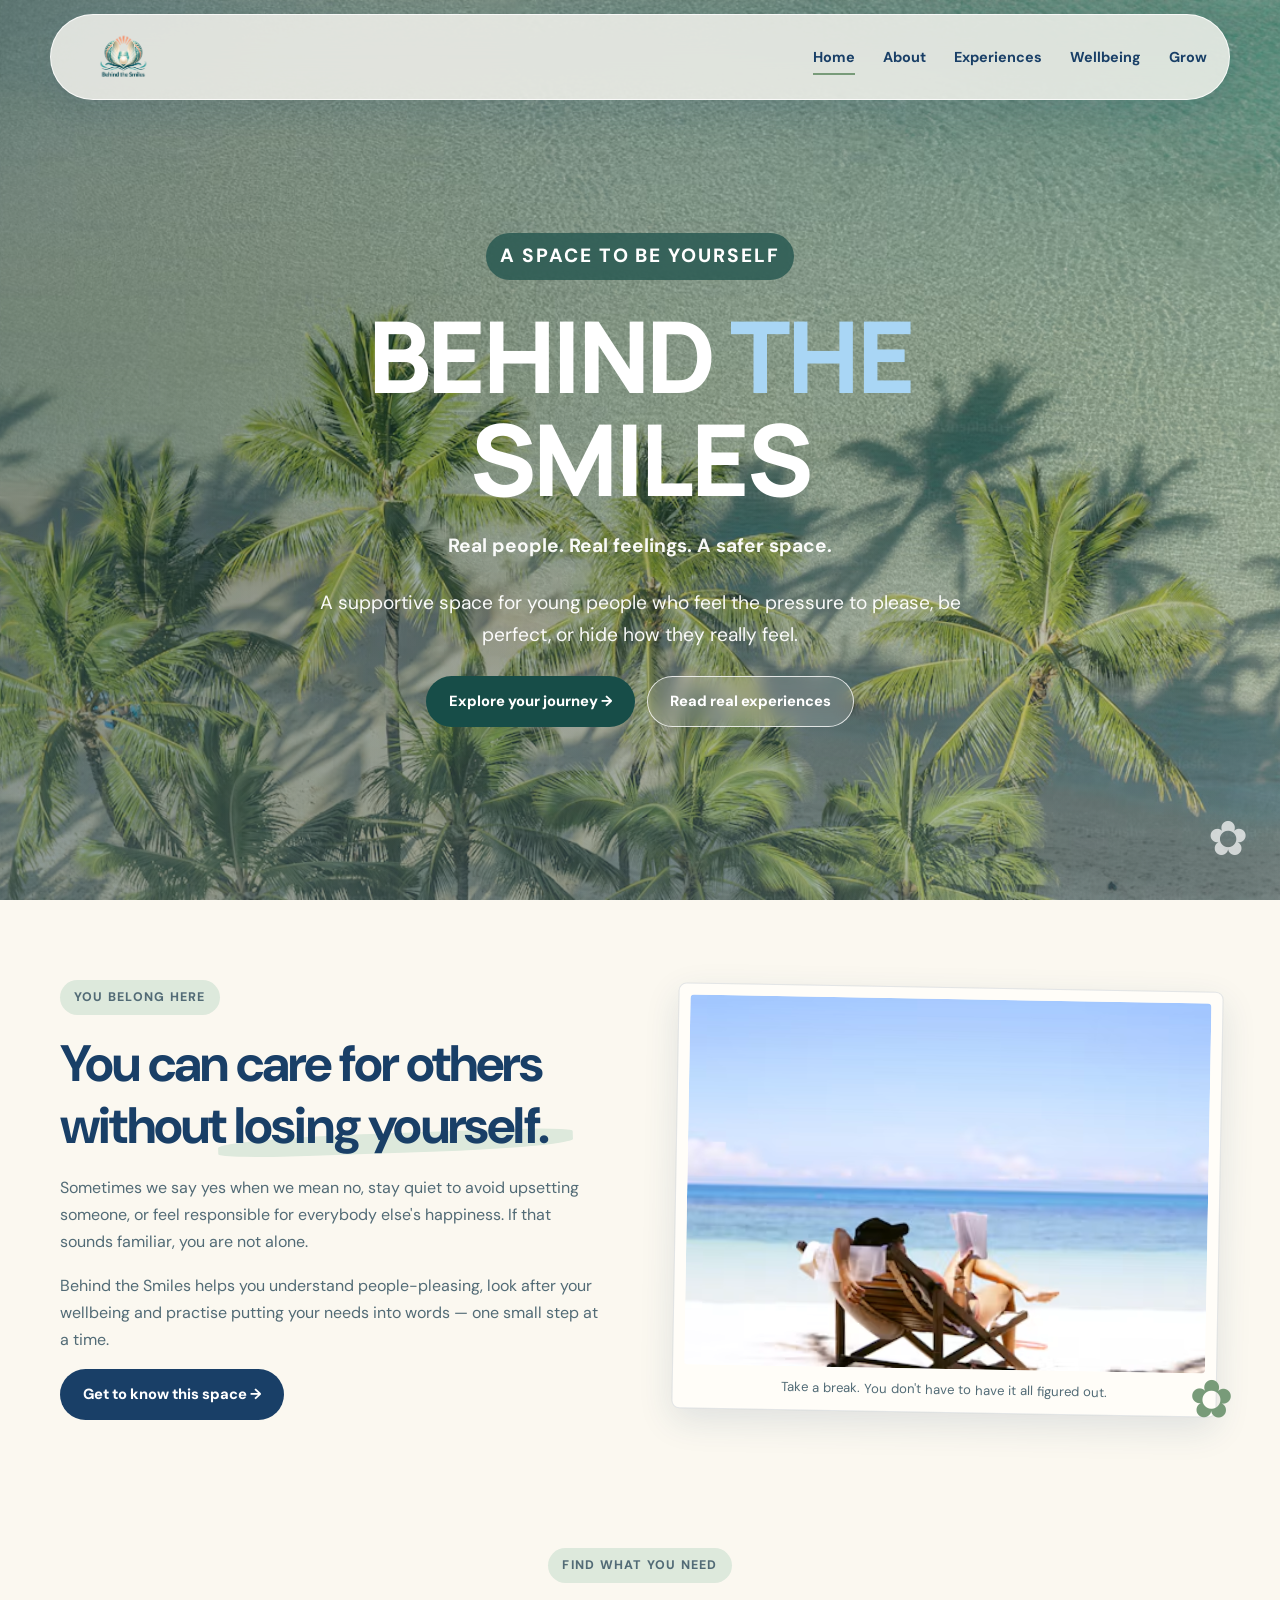
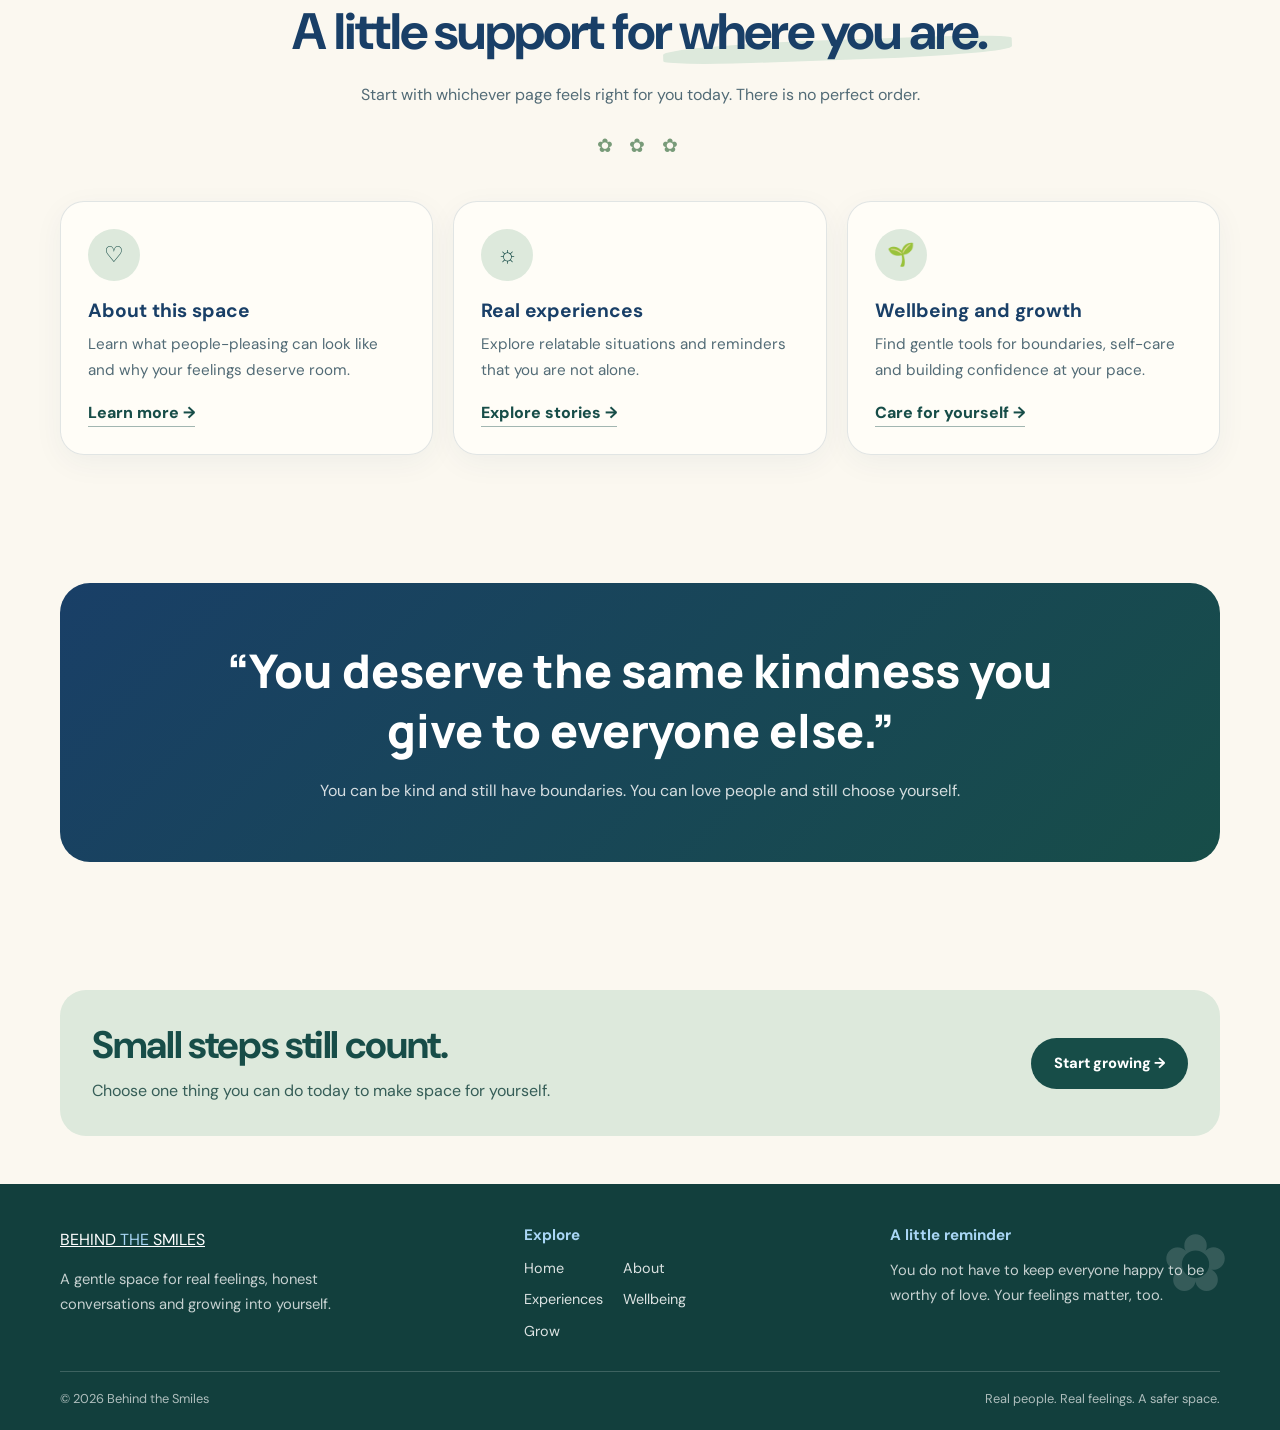
==== commit a9b3fba4: "made some changes to fit my logo" ====
--- a/index.html
+++ b/index.html
@@ -3,11 +3,7 @@
 <head>
     <meta charset="UTF-8">
     <meta name="viewport" content="width=device-width, initial-scale=1.0">
-    <meta name="description" content="Behind the Smiles is a supportive space for young people exploring people-pleasing, wellbeing and confidence.">
-    <title> Home | Behind the Smiles</title>
-    <link rel="stylesheet" href="style.css">
-</a>
-
+    <title>Home | Behind the Smiles</title>
     <link rel="stylesheet" href="style.css">
 </head>
 
@@ -19,12 +15,14 @@
 
 <header class="site-header">
     <div class="navbar">
-        <a class="brand" href="index.html">
-           <a href="index.html" class="brand">
-        <img src="photos/download.png" alt="Behind the Smiles">
+        <a href="index.html" class="brand">
+            <img src="photos/download.png" alt="Behind the Smiles Logo">
         </a>
-        <button class="menu-toggle" aria-label="Open navigation menu"
-            aria-controls="mainNav" aria-expanded="false" type="button">☰</button>
+        <button class="menu-toggle"
+            aria-label="Open navigation menu"
+            aria-controls="mainNav"
+            aria-expanded="false"
+            type="button">☰</button>
         <nav class="nav-links" id="mainNav" aria-label="Main navigation">
             <a href="index.html" aria-current="page">Home</a>
             <a href="about.html">About</a>
@@ -32,6 +30,7 @@
             <a href="wellbeing.html">Wellbeing</a>
             <a href="grow.html">Grow</a>
         </nav>
+
     </div>
 </header>
 
--- a/style.css
+++ b/style.css
@@ -63,7 +63,7 @@
     padding: 12px 22px;
     display: flex;
     align-items: center;
-    justify-content: space-between;
+    justify-content: flex-start;
     gap: 20px;
     background: rgba(255, 253, 248, 0.78);
     border: 1px solid rgba(255, 255, 255, 0.8);
@@ -73,28 +73,31 @@
     box-shadow: var(--shadow);
 }
 
-
+.navbar {
+    display: flex;
+    align-items: center;
+    justify-content: space-between;
+    gap: 20px;
+}
 
 .brand {
-    text-decoration: none;
-    white-space: nowrap;
     display: flex;
     align-items: center;
     flex-shrink: 0;
 }
 
 .brand img {
-    width: 75px;
-    height: 48px;
+    width: 100px;
+    height: 60px;
     object-fit: contain;
     display: block;
 }
-
 
 .nav-links {
     display: flex;
     align-items: center;
     gap: clamp(12px, 2.3vw, 28px);
+    margin-left: auto;
 }
 
 .nav-links a {
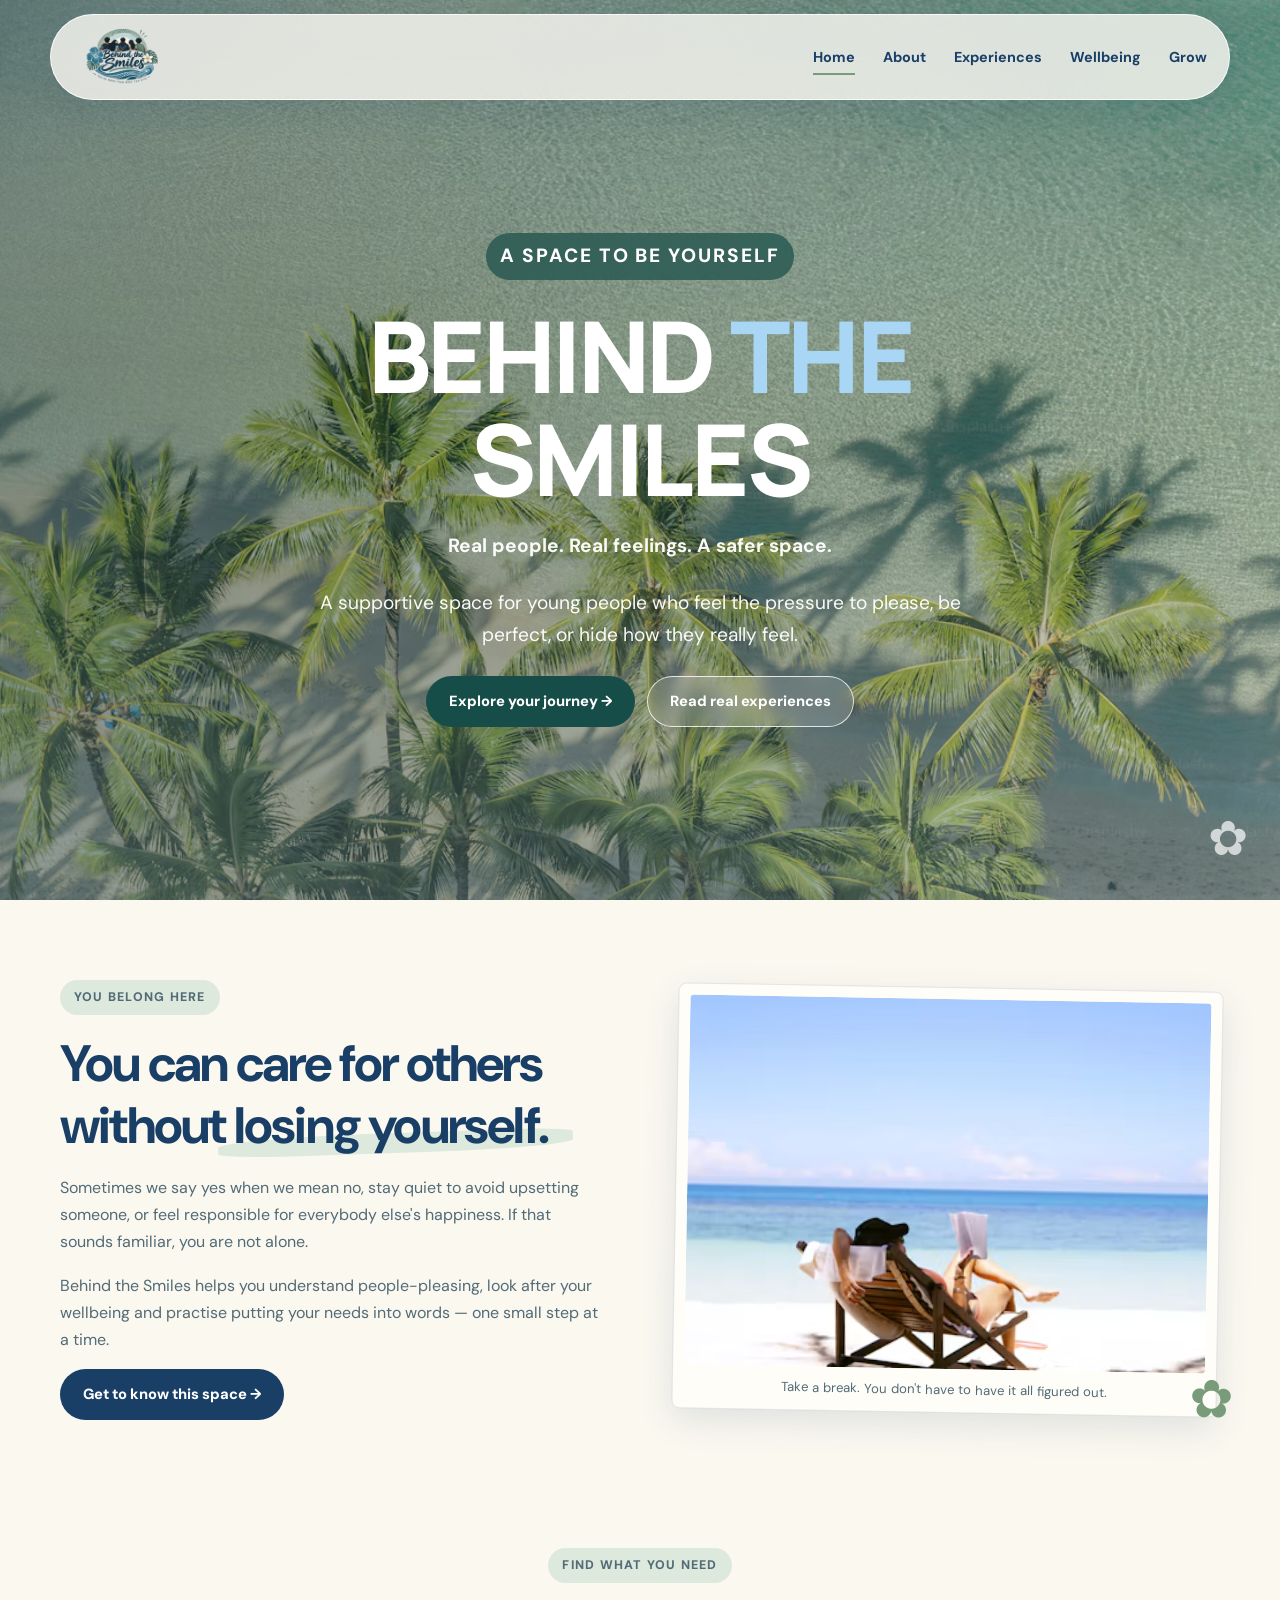
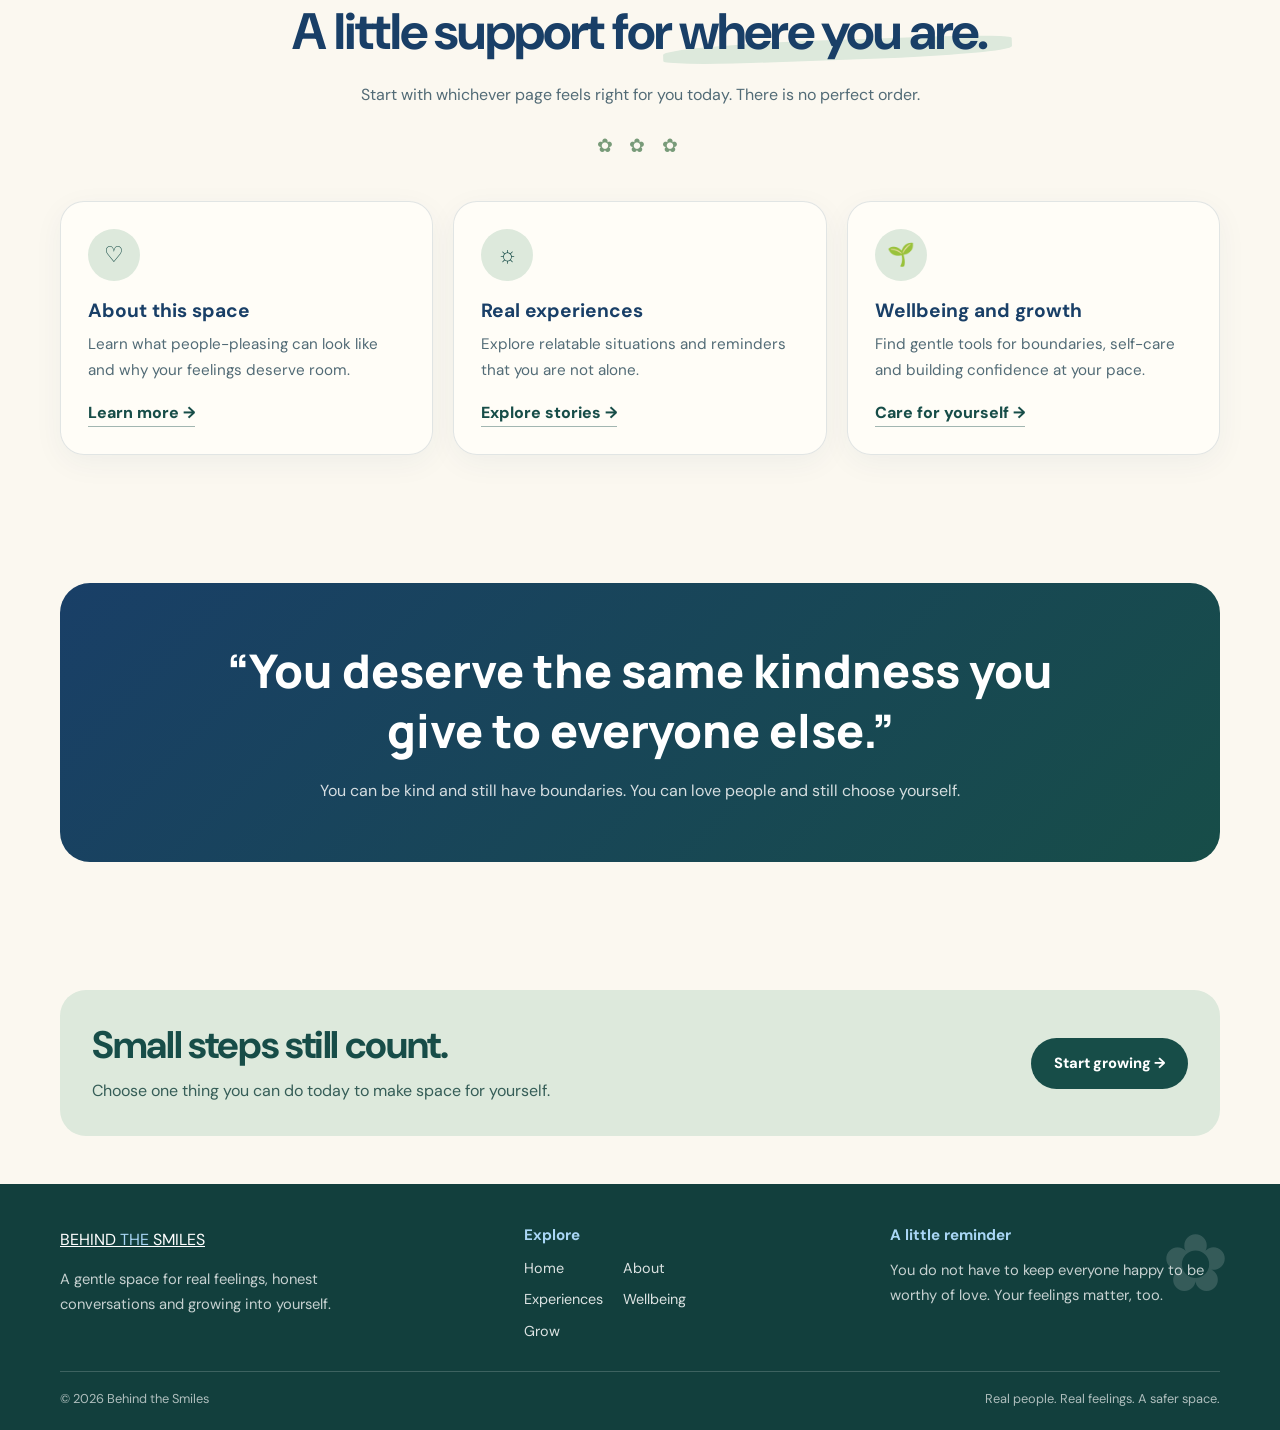
==== commit f2d7815e: "Logo changes" ====
--- a/index.html
+++ b/index.html
@@ -16,7 +16,7 @@
 <header class="site-header">
     <div class="navbar">
         <a href="index.html" class="brand">
-            <img src="photos/download.png" alt="Behind the Smiles Logo">
+            <img src="photos/logo3.png" alt="Behind the Smiles Logo">
         </a>
         <button class="menu-toggle"
             aria-label="Open navigation menu"
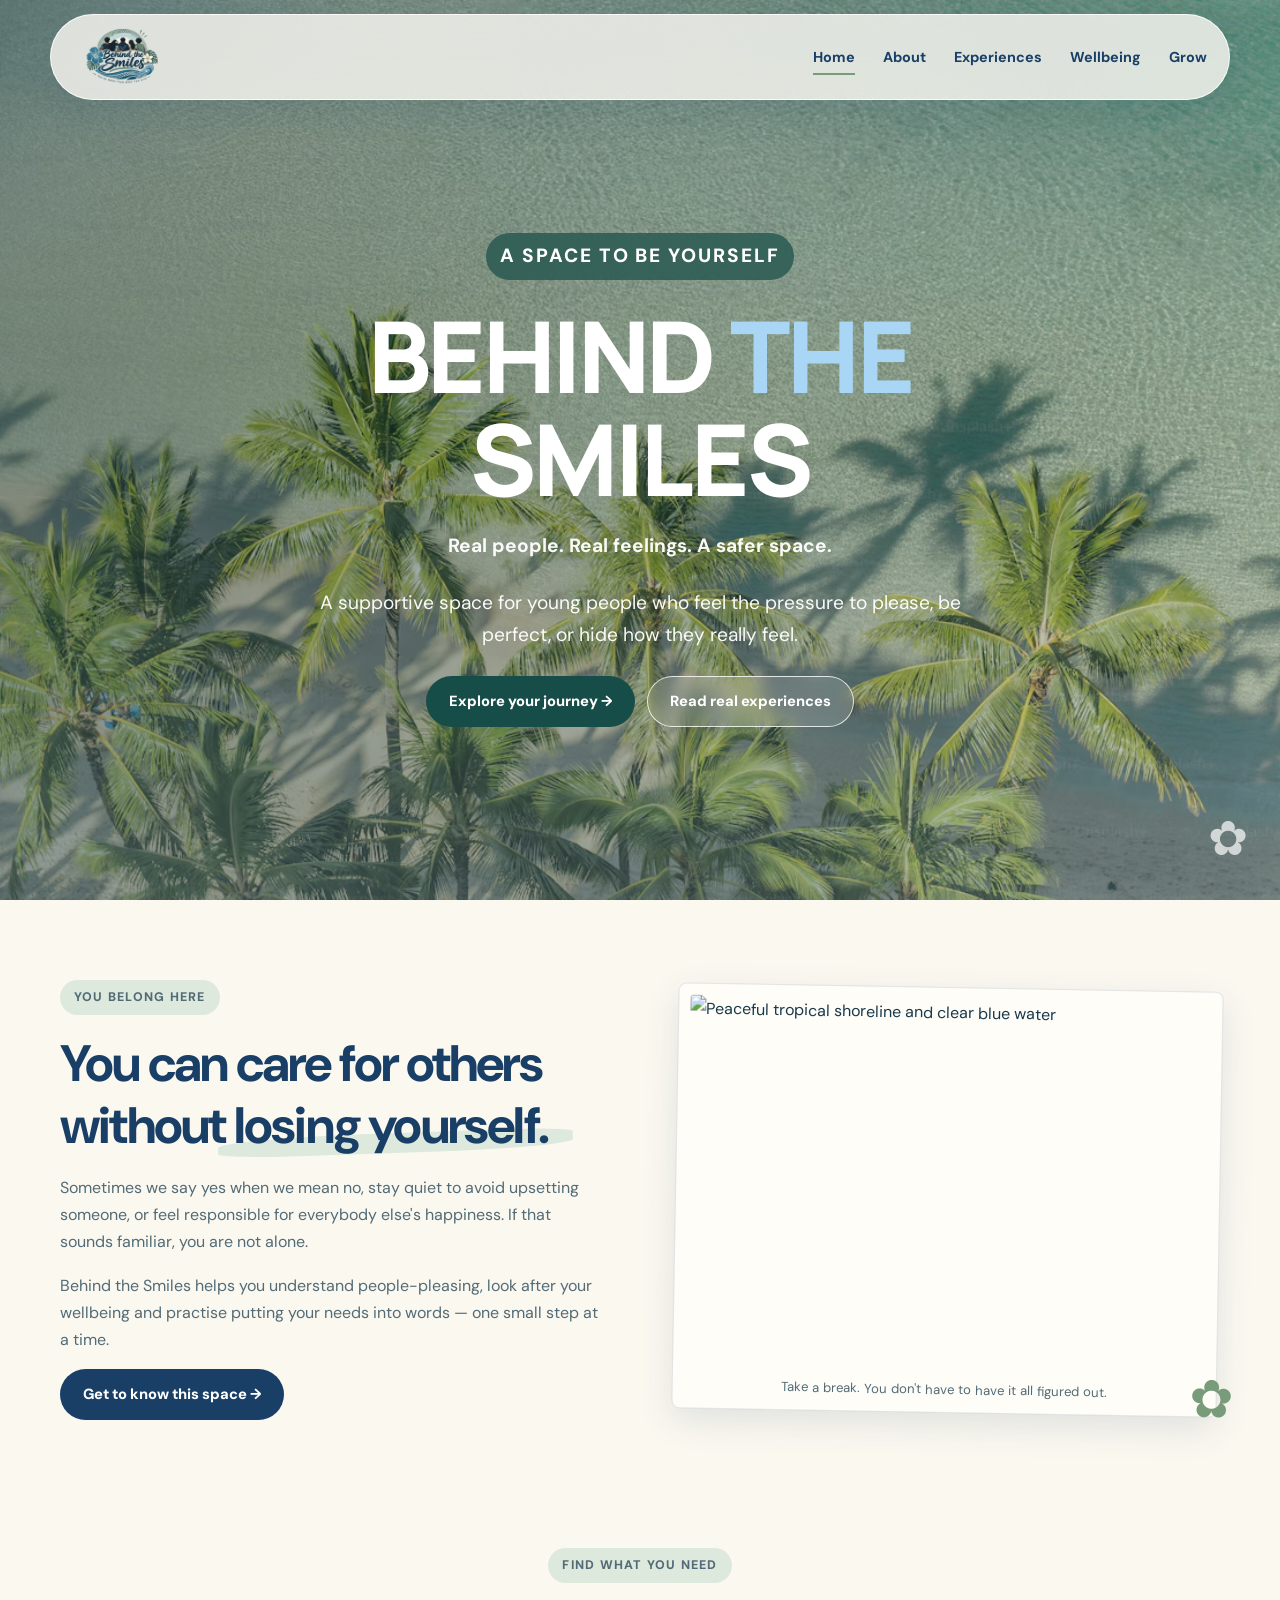
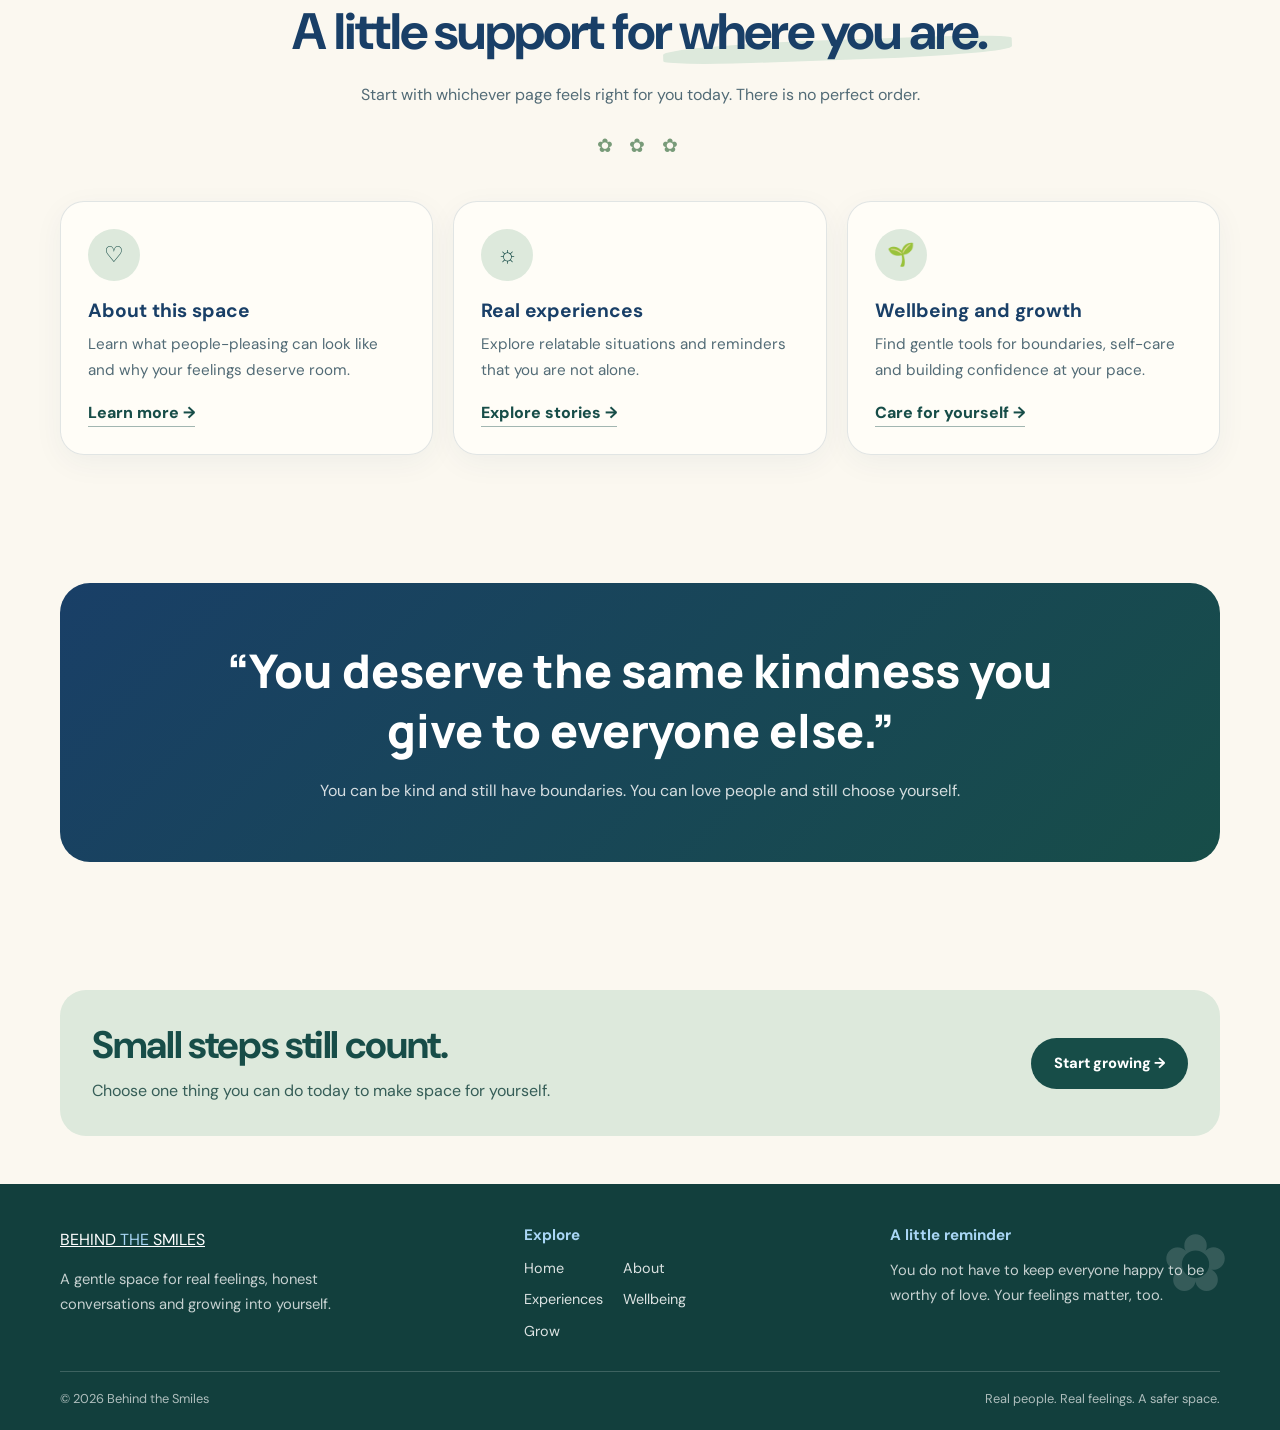
==== commit 511b3b54: "new header image" ====
--- a/index.html
+++ b/index.html
@@ -58,7 +58,7 @@
                 <a class="button button-blue" href="about.html">Get to know this space →</a>
             </div>
             <figure class="photo-frame">
-                <img src="photos/photo-1550399504-8953e1a6ac87.avif" alt="Peaceful tropical shoreline and clear blue water">
+                <img src="photos/photo-1702599061297-d58bb9bd81dc.avif" alt="Peaceful tropical shoreline and clear blue water">
                 <figcaption class="photo-caption">Take a break. You don't have to have it all figured out.</figcaption>
             </figure>
         </div>
